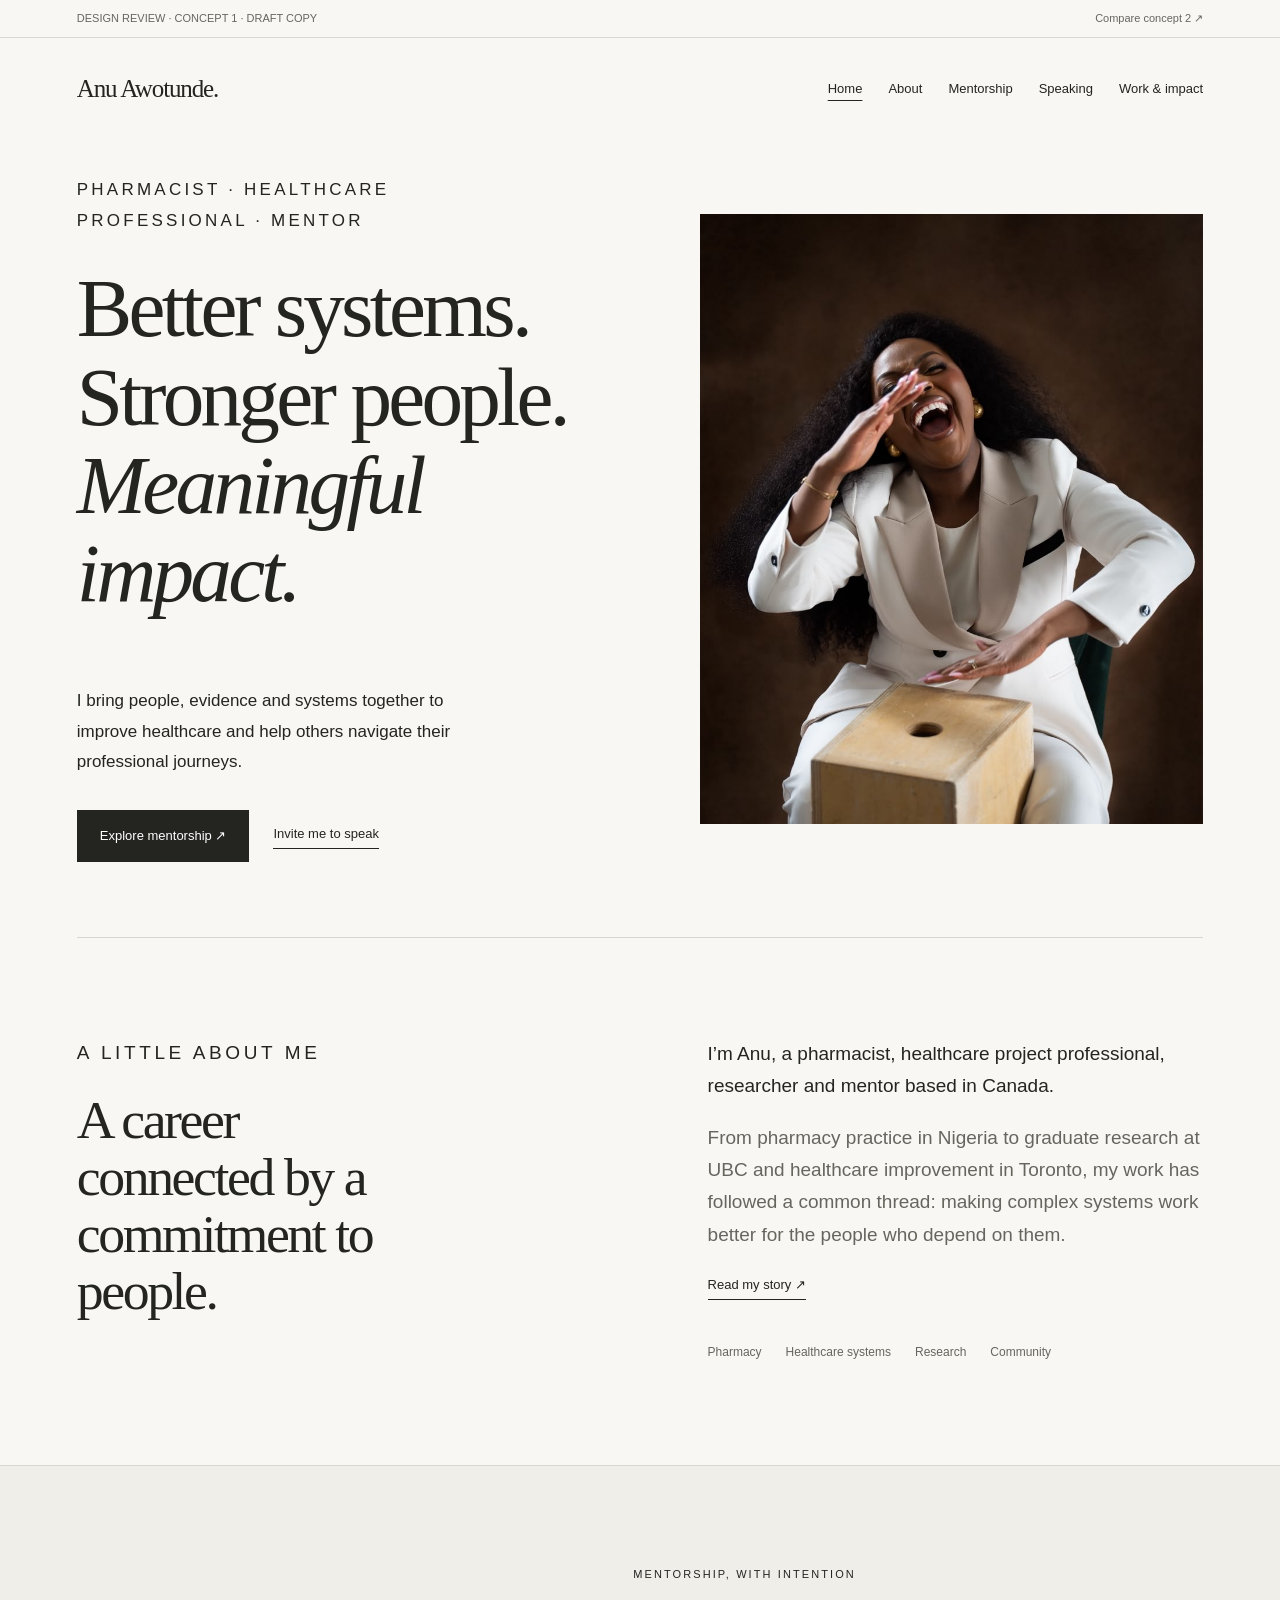
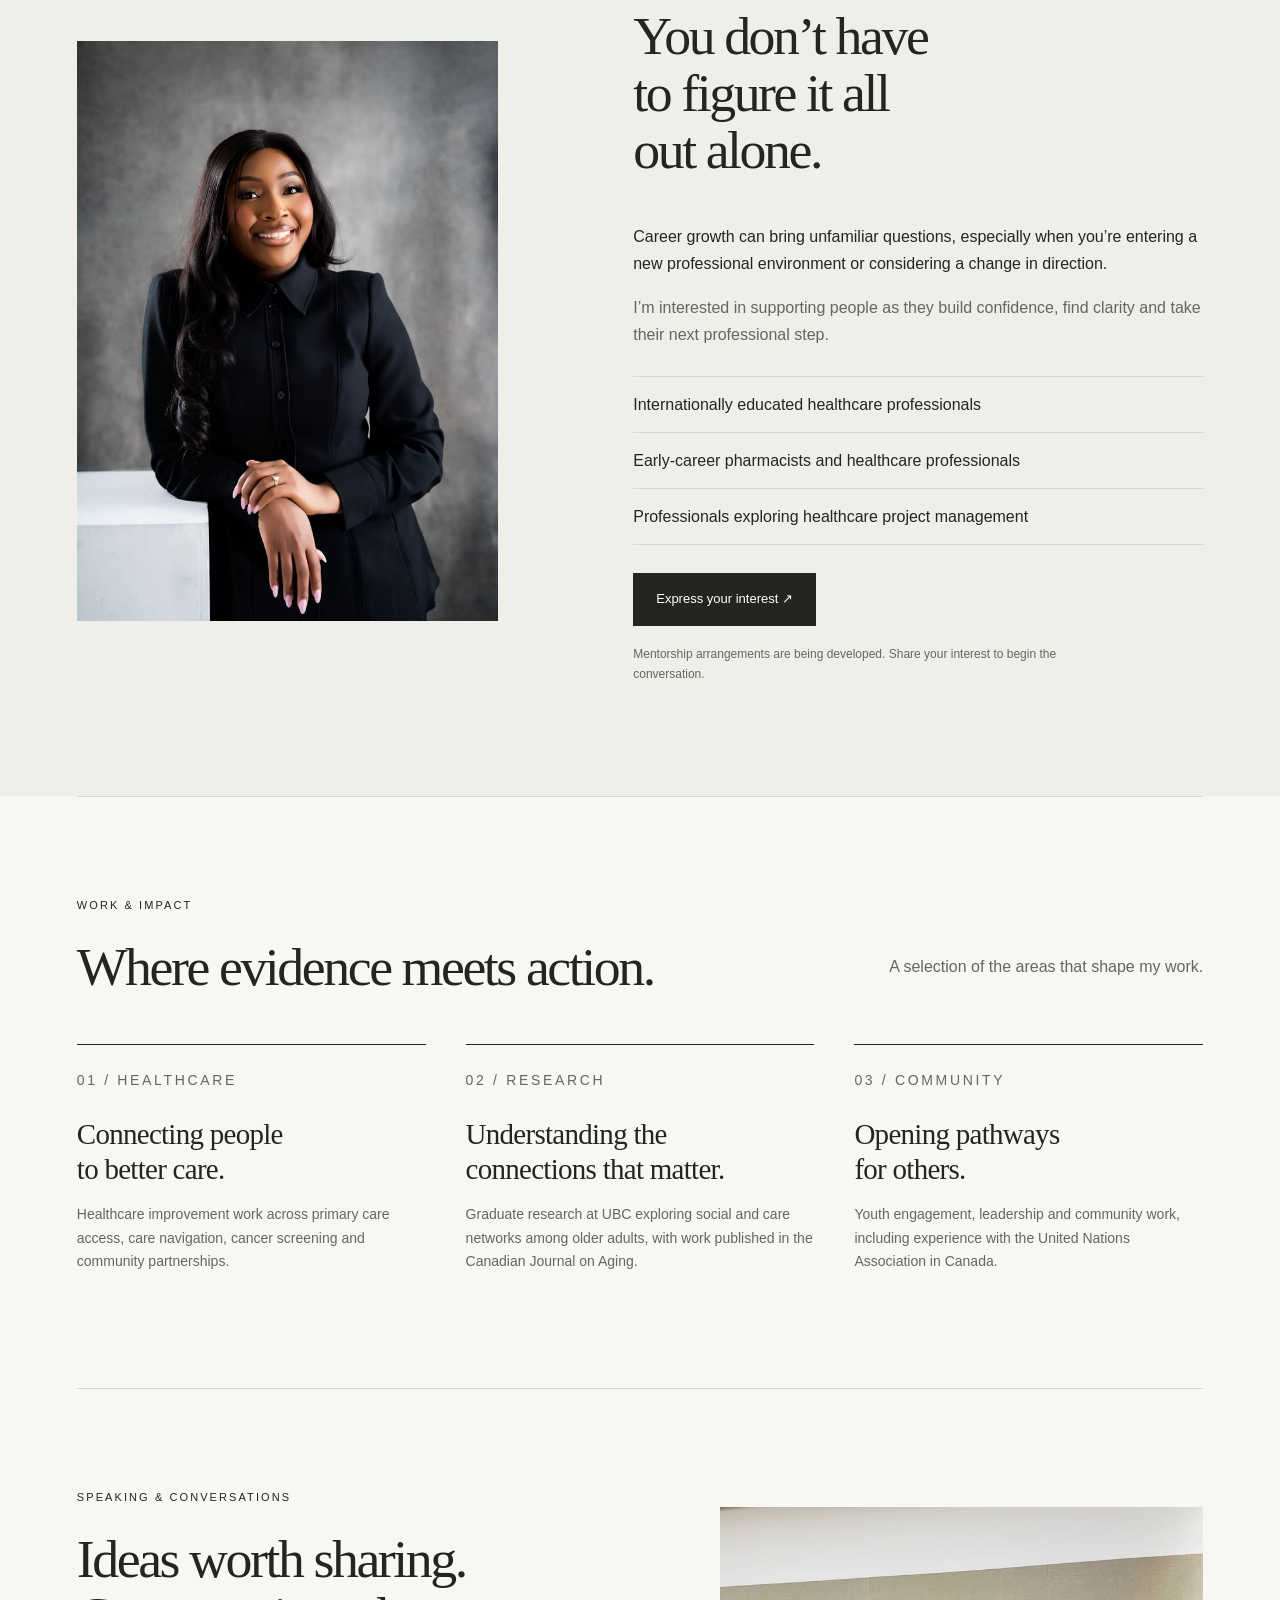
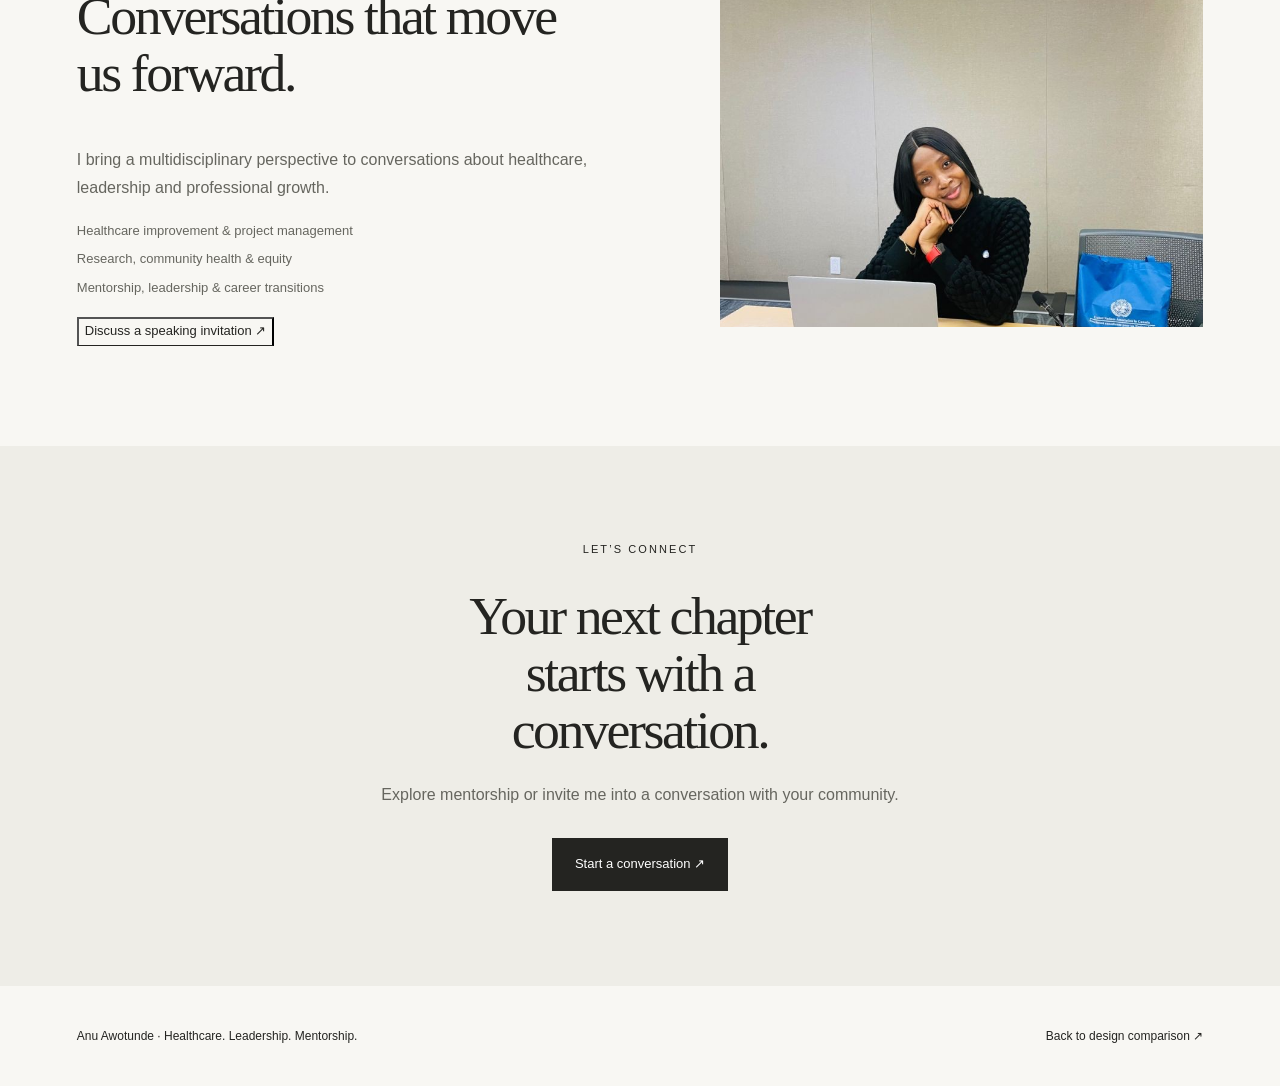
==== design1/index.html @ 6ed78914 "Add two Anu Awotunde website design prototypes" ====
<!doctype html>
<html lang="en"><head><meta charset="utf-8"><meta name="viewport" content="width=device-width, initial-scale=1"><meta name="robots" content="noindex,nofollow"><meta name="description" content="Design review prototype for Anu Awotunde's personal brand website."><title>Home | Anu Awotunde | Concept 1</title><link rel="stylesheet" href="../assets/site.css"><script src="../assets/site.js" defer></script></head>
<body class="warm"><a class="skip" href="#main">Skip to content</a>
<div class="reviewbar"><div class="wrap"><span>DESIGN REVIEW · CONCEPT 1 · DRAFT COPY</span><a href="../design2/">Compare concept 2 ↗</a></div></div>
<header class="header wrap"><a class="wordmark" href="index.html">Anu Awotunde<span aria-hidden="true">.</span></a><button class="menu" data-menu aria-expanded="false" aria-controls="navigation">Menu</button><nav class="nav" id="navigation" aria-label="Main navigation"><a href="index.html" aria-current="page">Home</a><a href="about.html" >About</a><a href="#mentorship">Mentorship</a><a href="#speaking">Speaking</a><a href="#work">Work &amp; impact</a></nav></header>
<main id="main">
<section class="hero wrap"><div><p class="label">Pharmacist · Healthcare professional · Mentor</p><h1>Better systems.<br>Stronger people.<br><em>Meaningful impact.</em></h1><p>I bring people, evidence and systems together to improve healthcare and help others navigate their professional journeys.</p><div class="actions"><a class="button" href="#mentorship">Explore mentorship ↗</a><a class="text-link" href="#speaking">Invite me to speak</a></div></div><img class="hero-photo" src="../assets/warm-portrait.jpg" alt="Anu Awotunde smiling in a studio portrait" width="900" height="1200" fetchpriority="high"></section>
<section class="section wrap"><div class="split intro"><div><p class="label">A little about me</p><h2>A career connected by a commitment to people.</h2></div><div><p>I’m Anu, a pharmacist, healthcare project professional, researcher and mentor based in Canada.</p><p class="muted">From pharmacy practice in Nigeria to graduate research at UBC and healthcare improvement in Toronto, my work has followed a common thread: making complex systems work better for the people who depend on them.</p><a class="text-link" href="about.html">Read my story ↗</a><div class="journey"><span>Pharmacy</span><span>Healthcare systems</span><span>Research</span><span>Community</span></div></div></div></section>
<section class="section mentorship" id="mentorship"><div class="wrap mentorship-inner"><img class="mentorship-photo" src="../assets/black-portrait.jpg" alt="Portrait of Anu Awotunde" width="900" height="1200" loading="lazy"><div class="mentorship-copy"><p class="label">Mentorship, with intention</p><h2>You don’t have to figure it all out alone.</h2><p>Career growth can bring unfamiliar questions, especially when you’re entering a new professional environment or considering a change in direction.</p><p class="muted">I’m interested in supporting people as they build confidence, find clarity and take their next professional step.</p><ul class="list"><li>Internationally educated healthcare professionals</li><li>Early-career pharmacists and healthcare professionals</li><li>Professionals exploring healthcare project management</li></ul><button class="button" data-enquiry="mentorship">Express your interest ↗</button><p class="note" style="margin-top:18px">Mentorship arrangements are being developed. Share your interest to begin the conversation.</p></div></div></section>
<section class="section wrap" id="work"><div class="section-heading"><div><p class="label">Work &amp; impact</p><h2>Where evidence meets action.</h2></div><p class="muted">A selection of the areas that shape my work.</p></div><div class="work-grid"><article class="work-item"><p class="label">01 / Healthcare</p><h3>Connecting people<br>to better care.</h3><p>Healthcare improvement work across primary care access, care navigation, cancer screening and community partnerships.</p></article><article class="work-item"><p class="label">02 / Research</p><h3>Understanding the<br>connections that matter.</h3><p>Graduate research at UBC exploring social and care networks among older adults, with work published in the Canadian Journal on Aging.</p></article><article class="work-item"><p class="label">03 / Community</p><h3>Opening pathways<br>for others.</h3><p>Youth engagement, leadership and community work, including experience with the United Nations Association in Canada.</p></article></div></section>
<section class="section wrap" id="speaking"><div class="speaking"><div><p class="label">Speaking &amp; conversations</p><h2>Ideas worth sharing.<br>Conversations that move us forward.</h2><p class="muted">I bring a multidisciplinary perspective to conversations about healthcare, leadership and professional growth.</p><p class="topics">Healthcare improvement &amp; project management<br>Research, community health &amp; equity<br>Mentorship, leadership &amp; career transitions</p><button class="text-link" data-enquiry="speaking">Discuss a speaking invitation ↗</button></div><img class="speaking-photo" src="../assets/professional-context.jpg" alt="Anu Awotunde at a meeting table with a laptop" width="1000" height="800" loading="lazy"></div></section>
<section class="closing"><div class="wrap"><p class="label">Let’s connect</p><h2>Your next chapter starts with a conversation.</h2><p class="muted">Explore mentorship or invite me into a conversation with your community.</p><button class="button" data-enquiry="mentorship">Start a conversation ↗</button></div></section></main>
<footer class="footer wrap"><span>Anu Awotunde · Healthcare. Leadership. Mentorship.</span><a href="../">Back to design comparison ↗</a></footer>
<dialog id="enquiry-preview" aria-labelledby="enquiry-title"><p class="label">Enquiry journey preview</p><h2 id="enquiry-title">Explore mentorship</h2><p>This is a visual prototype. In the finished website, this action will open a short enquiry form so you can tell Anu what you have in mind.</p><p class="note">No information is being collected or sent. The final questions and enquiry process will be agreed before launch.</p><button data-close>Close preview</button></dialog></body></html>
---- assets/site.css ----
:root{--paper:#f8f7f3;--ink:#242421;--muted:#66665f;--line:#d8d7cf;--serif:Georgia,'Times New Roman',serif;--sans:Arial,Helvetica,sans-serif}*{box-sizing:border-box}html{scroll-behavior:smooth;scroll-padding-top:30px}body{margin:0;background:var(--paper);color:var(--ink);font-family:var(--sans);font-size:16px;line-height:1.7}a{color:inherit;text-decoration:none}a:hover{text-decoration:underline;text-underline-offset:5px}button{font:inherit;color:inherit;cursor:pointer}a:focus-visible,button:focus-visible{outline:3px solid #645e4c;outline-offset:5px}img{display:block;max-width:100%;object-fit:cover}h1,h2,h3,p{margin-top:0}h1,h2{font-family:var(--serif);font-weight:400;line-height:1.06;letter-spacing:-.045em}h1{font-size:clamp(54px,6.5vw,98px)}h2{font-size:clamp(38px,4.2vw,62px)}h3{font-size:21px;line-height:1.4;font-weight:400}p{max-width:65ch}.wrap{width:min(1240px,88%);margin:auto}.label{font-size:11px;text-transform:uppercase;letter-spacing:.19em;line-height:1.6}.muted{color:var(--muted)}.skip{position:absolute;left:20px;top:-100px;z-index:10;background:white;padding:10px}.skip:focus{top:10px}.reviewbar{padding:9px 0;border-bottom:1px solid var(--line);font-size:11px;color:var(--muted)}.reviewbar .wrap{display:flex;justify-content:space-between;gap:12px}.header{display:flex;justify-content:space-between;align-items:center;padding:30px 0;gap:25px}.wordmark{font-family:var(--serif);font-size:25px;letter-spacing:-.045em;white-space:nowrap}.nav{display:flex;gap:26px;align-items:center;font-size:13px}.nav [aria-current]{text-decoration:underline;text-underline-offset:7px}.menu{display:none;background:none;border:1px solid var(--line);padding:7px 12px}.hero{padding:35px 0 75px;display:grid;grid-template-columns:1.08fr 1fr;gap:7%;align-items:center}.hero .label{margin-bottom:28px}.hero p{font-size:17px;line-height:1.8;max-width:45ch}.hero-photo{width:100%;height:610px;object-position:50% 34%}.actions{display:flex;gap:24px;align-items:center;flex-wrap:wrap;margin-top:32px}.button{display:inline-flex;align-items:center;justify-content:center;background:var(--ink);color:white;border:1px solid var(--ink);padding:14px 22px;font-size:13px;border-radius:0;text-decoration:none}.button:hover{background:#44443d;text-decoration:none}.text-link{display:inline-block;font-size:13px;border-bottom:1px solid var(--ink);padding-bottom:3px;background:transparent}.section{padding:100px 0;border-top:1px solid var(--line)}.split{display:grid;grid-template-columns:1fr 1fr;gap:12%;align-items:start}.section .label{margin-bottom:24px}.intro p{font-size:19px}.intro h2{max-width:12ch}.journey{font-size:12px;margin-top:42px;display:flex;gap:24px;color:var(--muted)}.mentorship{background:#efeee8}.mentorship-inner{display:grid;grid-template-columns:.85fr 1.15fr;gap:12%;align-items:center}.mentorship-photo{height:580px;width:100%;object-position:50% 35%}.mentorship h2{max-width:12ch}.list{list-style:none;margin:28px 0;padding:0}.list li{border-bottom:1px solid var(--line);padding:14px 0}.list li:first-child{border-top:1px solid var(--line)}.section-heading{display:flex;justify-content:space-between;align-items:end;gap:30px;margin-bottom:48px}.section-heading h2{margin-bottom:0}.work-grid{display:grid;grid-template-columns:repeat(3,1fr);gap:40px}.work-item{border-top:1px solid var(--ink);padding-top:24px}.work-item h3{font-family:var(--serif);font-size:29px;line-height:1.2;letter-spacing:-.025em;margin:26px 0 16px}.work-item p{font-size:14px;color:var(--muted)}.work-item .label{margin:0}.speaking{display:grid;grid-template-columns:1.1fr 1fr;gap:10%;align-items:center}.speaking-photo{width:100%;height:420px;object-position:center 30%}.topics{font-size:13px;line-height:2.2;color:var(--muted)}.closing{text-align:center;padding:95px 0;background:#eeede7}.closing h2{max-width:16ch;margin:0 auto 22px}.closing p{margin:0 auto 30px}.footer{padding:40px 0;display:flex;justify-content:space-between;gap:20px;font-size:12px}.about-hero{padding:55px 0 90px}.about-hero h1{max-width:15ch}.about-grid{display:grid;grid-template-columns:.8fr 1.2fr;gap:10%;align-items:start}.about-photo{width:100%;height:650px;object-position:50% 30%}.about-copy h2{font-size:40px}.about-copy p{font-size:17px}.timeline{margin-top:50px}.timeline div{padding:24px 0;border-top:1px solid var(--line);display:grid;grid-template-columns:100px 1fr;gap:20px}.timeline h3{margin-bottom:6px}.timeline p{font-size:14px;margin-bottom:0}.note{font-size:12px;color:var(--muted)}dialog{border:1px solid var(--line);background:var(--paper);padding:40px;width:min(520px,90%);color:var(--ink)}dialog::backdrop{background:#0008}dialog h2{font-size:38px}dialog button{padding:8px 16px;background:none;border:1px solid var(--ink)}
/* The second direction deliberately uses a different composition and hierarchy. */
.editorial{--paper:#fff;--ink:#191919;--line:#d8d8d8}.editorial .wordmark{font-family:var(--sans);font-size:19px;font-weight:700;letter-spacing:-.04em}.editorial .header{border-bottom:1px solid var(--ink)}.editorial .hero{padding-top:70px;grid-template-columns:1.5fr .8fr;gap:7%;align-items:end}.editorial .hero h1{font-family:var(--sans);font-weight:500;font-size:clamp(55px,7.7vw,112px);letter-spacing:-.075em;line-height:.98;margin-bottom:35px}.editorial .hero h1 em{font-family:var(--serif);font-weight:400;letter-spacing:-.055em}.editorial .hero-photo{height:490px;object-position:center 28%}.editorial .hero p{font-size:15px;max-width:51ch}.editorial h2{font-family:var(--sans);font-weight:400;letter-spacing:-.055em}.editorial .section{padding:90px 0}.editorial .intro{grid-template-columns:.7fr 1.3fr}.editorial .intro h2{font-family:var(--serif);max-width:13ch}.editorial .mentorship{background:#f4f3ef}.editorial .mentorship-inner{grid-template-columns:1.25fr .75fr}.editorial .mentorship-copy{grid-column:1;grid-row:1}.editorial .mentorship-photo{grid-column:2;height:530px}.editorial .mentorship h2{max-width:14ch}.editorial .work-grid{display:block}.editorial .work-item{display:grid;grid-template-columns:90px 1fr 1fr;gap:35px;padding:27px 0;border-top:1px solid var(--line);align-items:start}.editorial .work-item h3{margin:0;font-family:var(--sans);font-size:27px}.editorial .work-item p{margin:0}.editorial .speaking{grid-template-columns:.8fr 1.2fr}.editorial .closing{background:#f4f3ef;text-align:left}.editorial .closing h2{margin-left:0;max-width:15ch}.editorial .closing p{margin-left:0}.editorial .about-hero h1{font-family:var(--sans);font-weight:400;letter-spacing:-.065em;font-size:clamp(54px,6.7vw,100px)}.editorial .about-grid{grid-template-columns:1.2fr .8fr}.editorial .about-copy{grid-column:1;grid-row:1}.editorial .about-photo{grid-column:2;height:590px}.editorial .timeline div{grid-template-columns:130px 1fr}
.comparison .header{border-bottom:1px solid var(--line)}.comparison-main{padding:65px 0}.comparison-main>h1{font-size:clamp(48px,6vw,78px);max-width:14ch;margin-bottom:22px}.choices{display:grid;grid-template-columns:1fr 1fr;gap:50px;margin-top:60px}.choice img{height:400px;width:100%;object-position:50% 30%;margin-bottom:30px}.choice h2{font-size:38px;margin:18px 0}.choice p{font-size:15px;color:var(--muted)}.feedback{margin-top:70px;border-top:1px solid var(--line);padding-top:40px}.feedback h2{font-size:34px}.feedback ol{padding-left:20px}.feedback li{padding:6px 0}
@media(max-width:900px){.nav{gap:16px}.hero{gap:5%}.hero-photo{height:510px}.split{gap:7%}.mentorship-inner{gap:7%}.work-grid{gap:24px}.editorial .work-item{grid-template-columns:60px 1fr 1fr;gap:20px}.hero h1{font-size:65px}}
@media(max-width:700px){.wrap{width:88%}.reviewbar{font-size:10px}.header{position:relative;padding:22px 0}.menu{display:block}.nav{display:none;position:absolute;top:75px;left:0;right:0;padding:24px;background:var(--paper);border:1px solid var(--line);z-index:5}.nav.open{display:flex;flex-direction:column;align-items:start}.hero,.editorial .hero{grid-template-columns:1fr;padding:35px 0 50px;gap:36px}.hero h1,.editorial .hero h1{font-size:60px}.hero p{font-size:16px}.hero-photo,.editorial .hero-photo{height:480px}.section,.editorial .section{padding:60px 0}.split,.editorial .intro,.mentorship-inner,.editorial .mentorship-inner,.speaking,.editorial .speaking,.about-grid,.editorial .about-grid{grid-template-columns:1fr;gap:35px}.mentorship-photo,.editorial .mentorship-photo{height:440px;grid-column:auto;grid-row:auto}.editorial .mentorship-copy,.editorial .about-copy{grid-column:auto;grid-row:auto}.editorial .mentorship-photo{order:2}.mentorship h2,.editorial .mentorship h2{max-width:15ch}.section-heading{display:block}.section-heading p{margin-top:20px}.work-grid{grid-template-columns:1fr;gap:30px}.editorial .work-item{grid-template-columns:40px 1fr;gap:20px}.editorial .work-item p{grid-column:2}.speaking-photo{height:340px}.closing{padding:60px 0}.footer{flex-direction:column}.about-hero{padding:35px 0 50px}.about-hero h1,.editorial .about-hero h1{font-size:55px}.about-photo,.editorial .about-photo{grid-column:auto;height:480px}.timeline div,.editorial .timeline div{grid-template-columns:1fr;gap:8px}.journey{flex-wrap:wrap;gap:12px}.choices{grid-template-columns:1fr;gap:60px}.choice img{height:390px}.comparison-main{padding:40px 0}.actions{gap:18px}}
@media(prefers-reduced-motion:reduce){html{scroll-behavior:auto}}
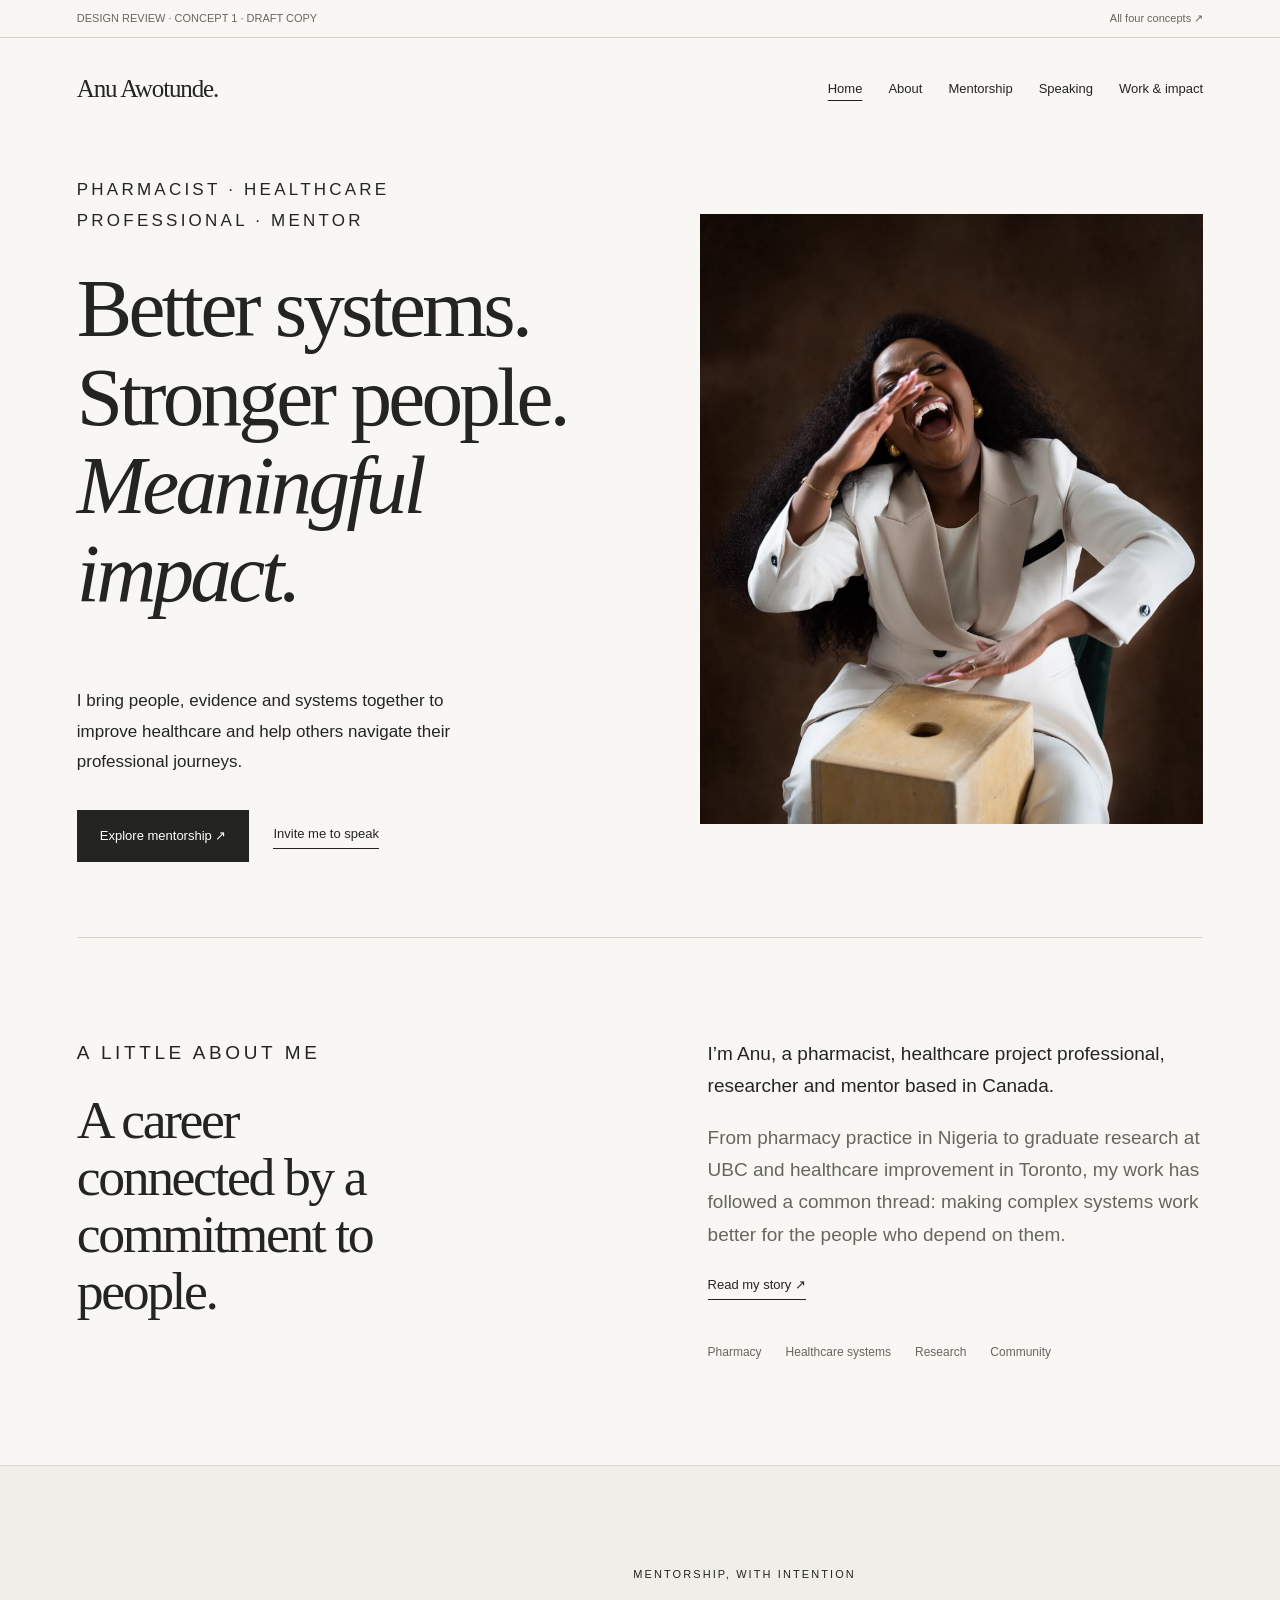
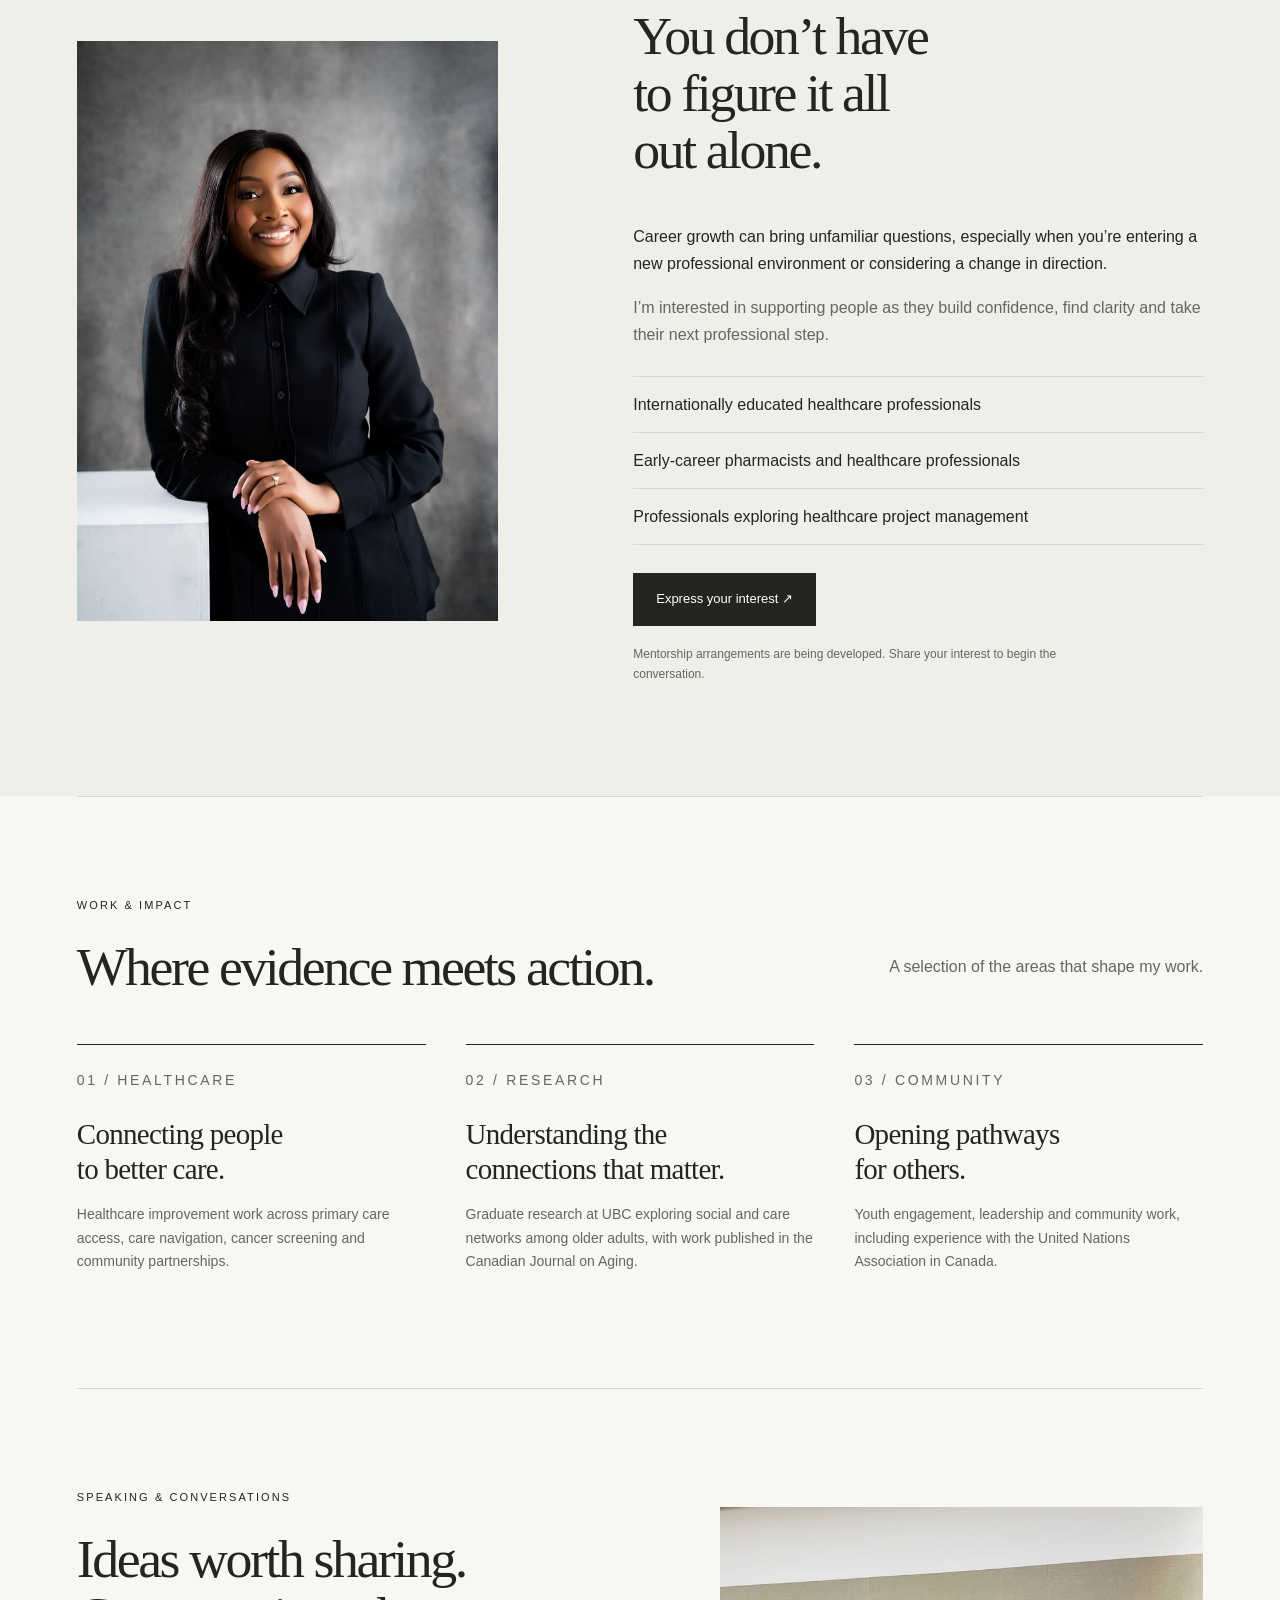
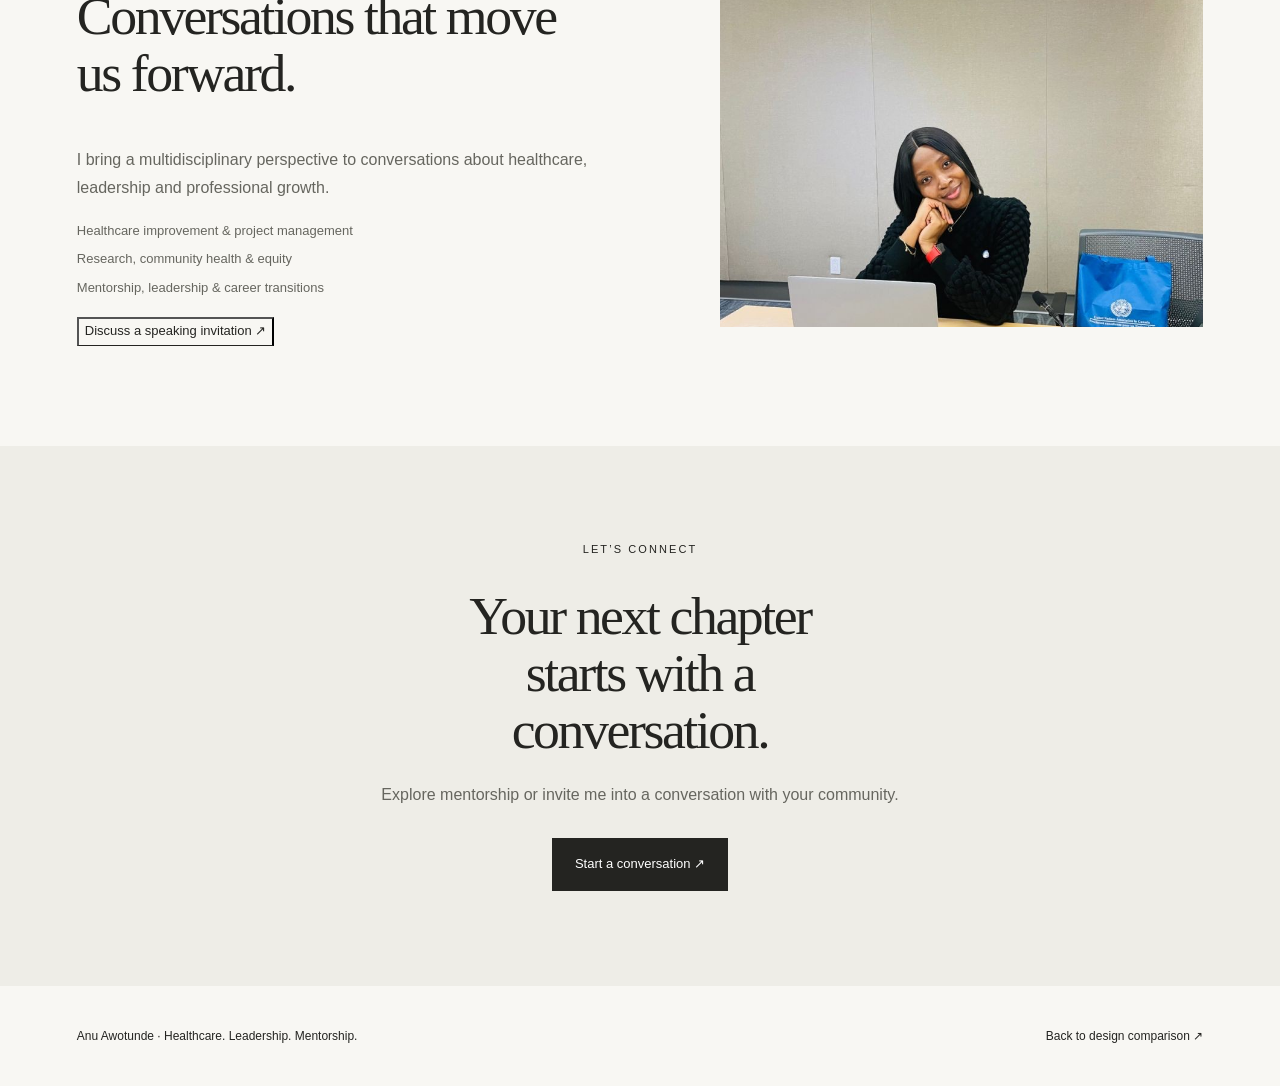
==== commit e207aada: "Add cinematic and graphic monochrome website directions" ====
--- a/design1/index.html
+++ b/design1/index.html
@@ -1,7 +1,7 @@
 <!doctype html>
 <html lang="en"><head><meta charset="utf-8"><meta name="viewport" content="width=device-width, initial-scale=1"><meta name="robots" content="noindex,nofollow"><meta name="description" content="Design review prototype for Anu Awotunde's personal brand website."><title>Home | Anu Awotunde | Concept 1</title><link rel="stylesheet" href="../assets/site.css"><script src="../assets/site.js" defer></script></head>
 <body class="warm"><a class="skip" href="#main">Skip to content</a>
-<div class="reviewbar"><div class="wrap"><span>DESIGN REVIEW · CONCEPT 1 · DRAFT COPY</span><a href="../design2/">Compare concept 2 ↗</a></div></div>
+<div class="reviewbar"><div class="wrap"><span>DESIGN REVIEW · CONCEPT 1 · DRAFT COPY</span><a href="../">All four concepts ↗</a></div></div>
 <header class="header wrap"><a class="wordmark" href="index.html">Anu Awotunde<span aria-hidden="true">.</span></a><button class="menu" data-menu aria-expanded="false" aria-controls="navigation">Menu</button><nav class="nav" id="navigation" aria-label="Main navigation"><a href="index.html" aria-current="page">Home</a><a href="about.html" >About</a><a href="#mentorship">Mentorship</a><a href="#speaking">Speaking</a><a href="#work">Work &amp; impact</a></nav></header>
 <main id="main">
 <section class="hero wrap"><div><p class="label">Pharmacist · Healthcare professional · Mentor</p><h1>Better systems.<br>Stronger people.<br><em>Meaningful impact.</em></h1><p>I bring people, evidence and systems together to improve healthcare and help others navigate their professional journeys.</p><div class="actions"><a class="button" href="#mentorship">Explore mentorship ↗</a><a class="text-link" href="#speaking">Invite me to speak</a></div></div><img class="hero-photo" src="../assets/warm-portrait.jpg" alt="Anu Awotunde smiling in a studio portrait" width="900" height="1200" fetchpriority="high"></section>
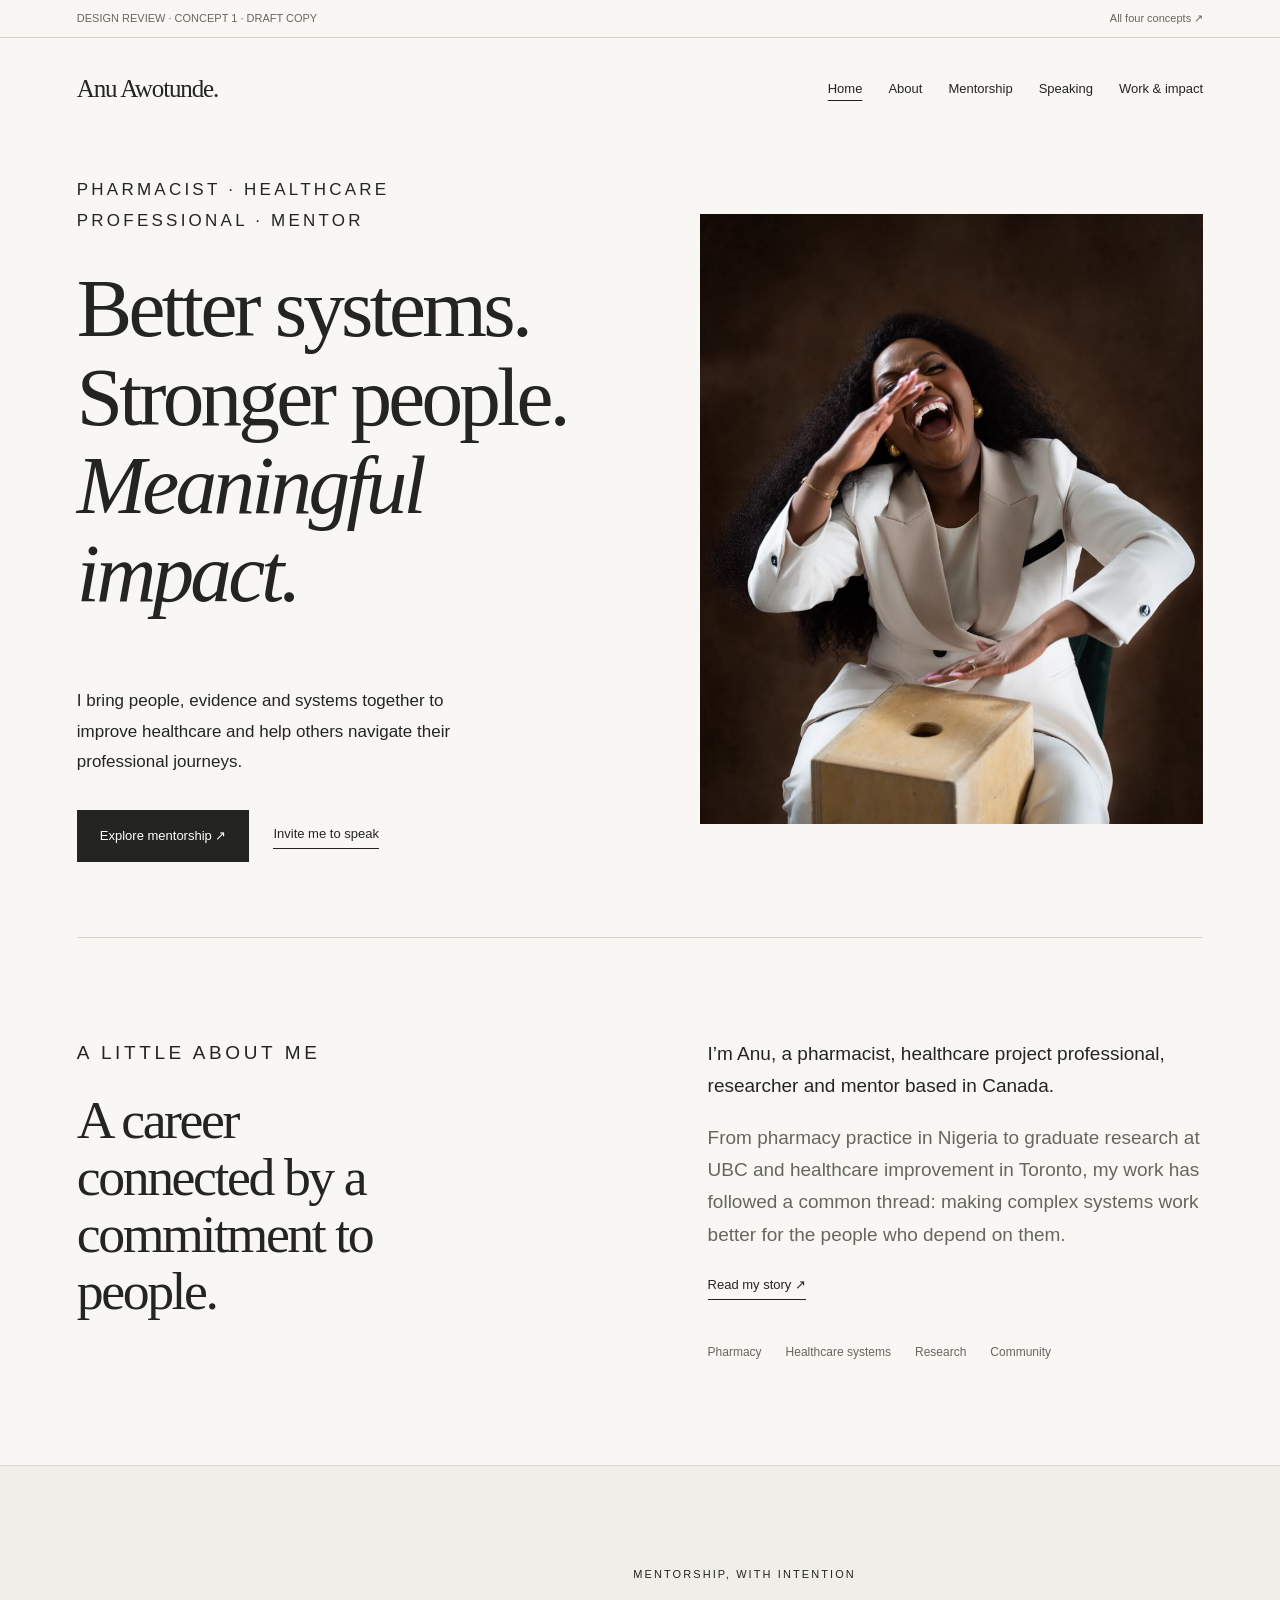
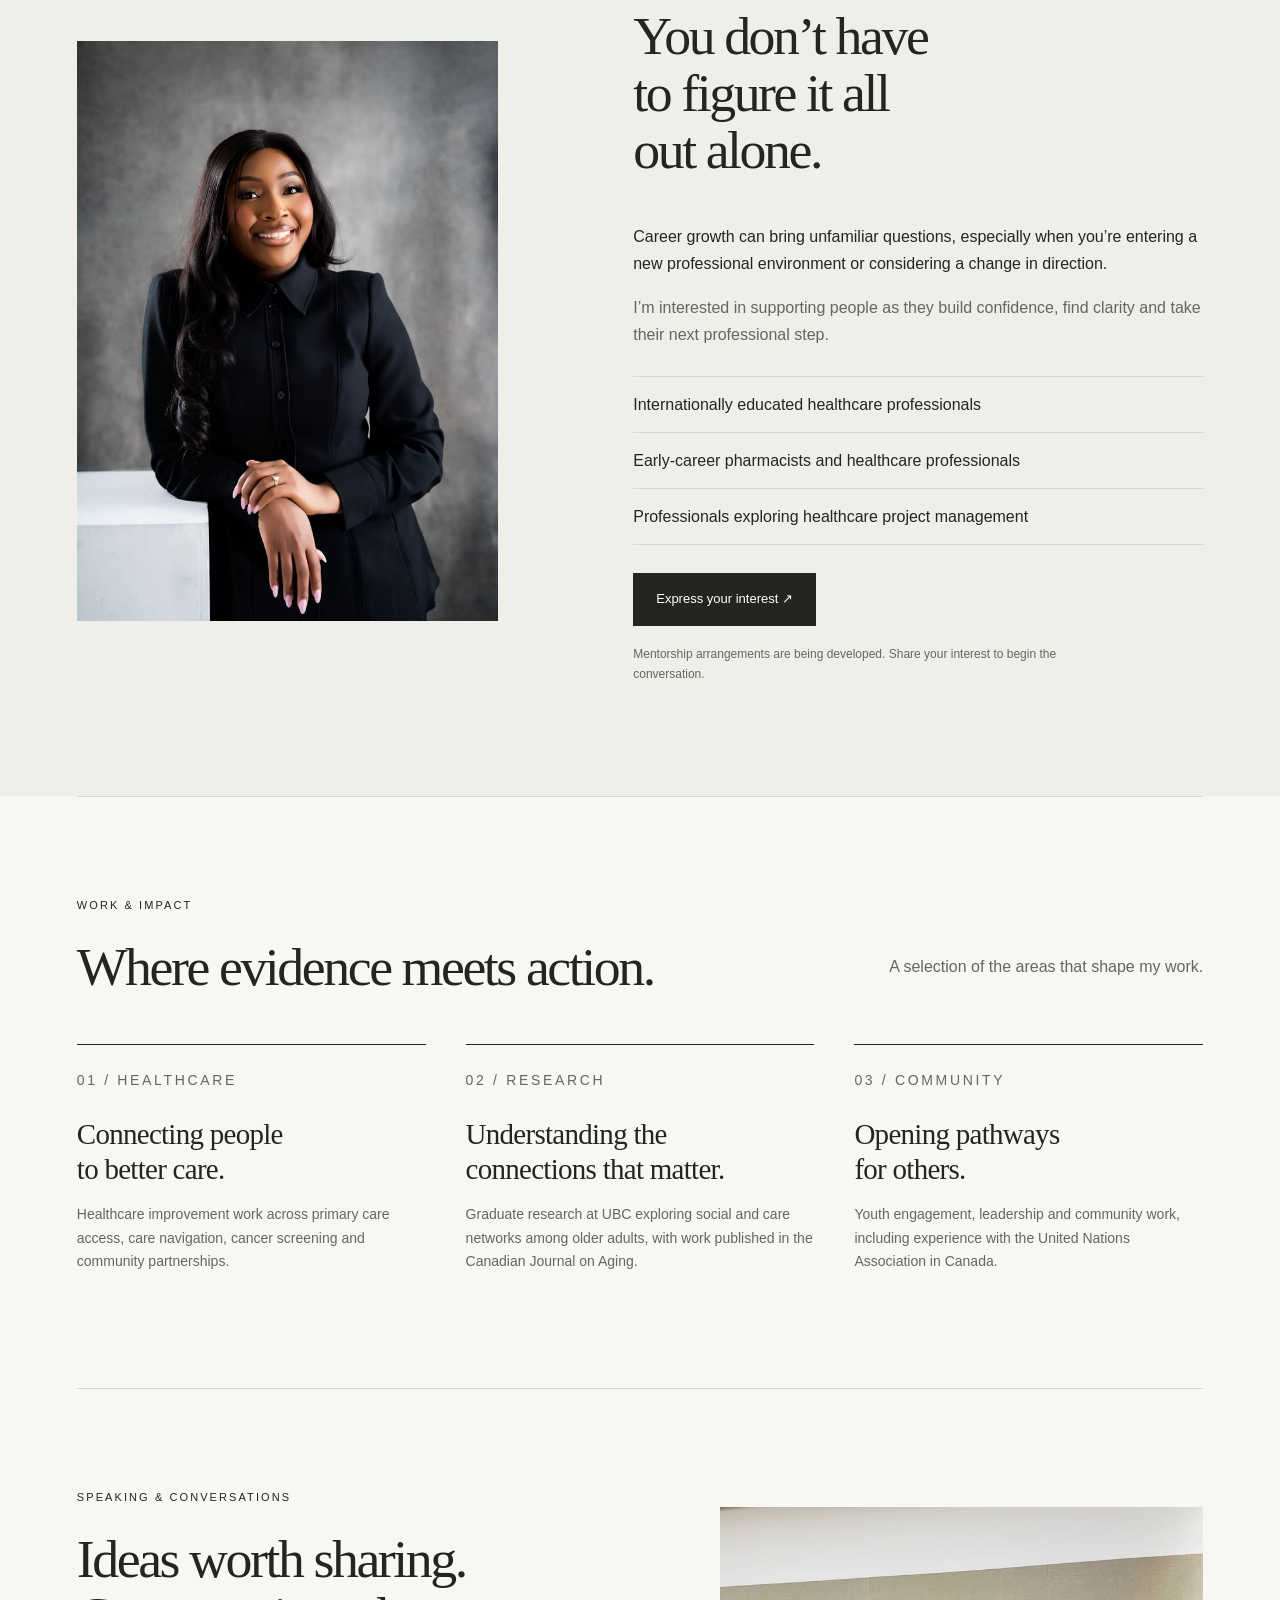
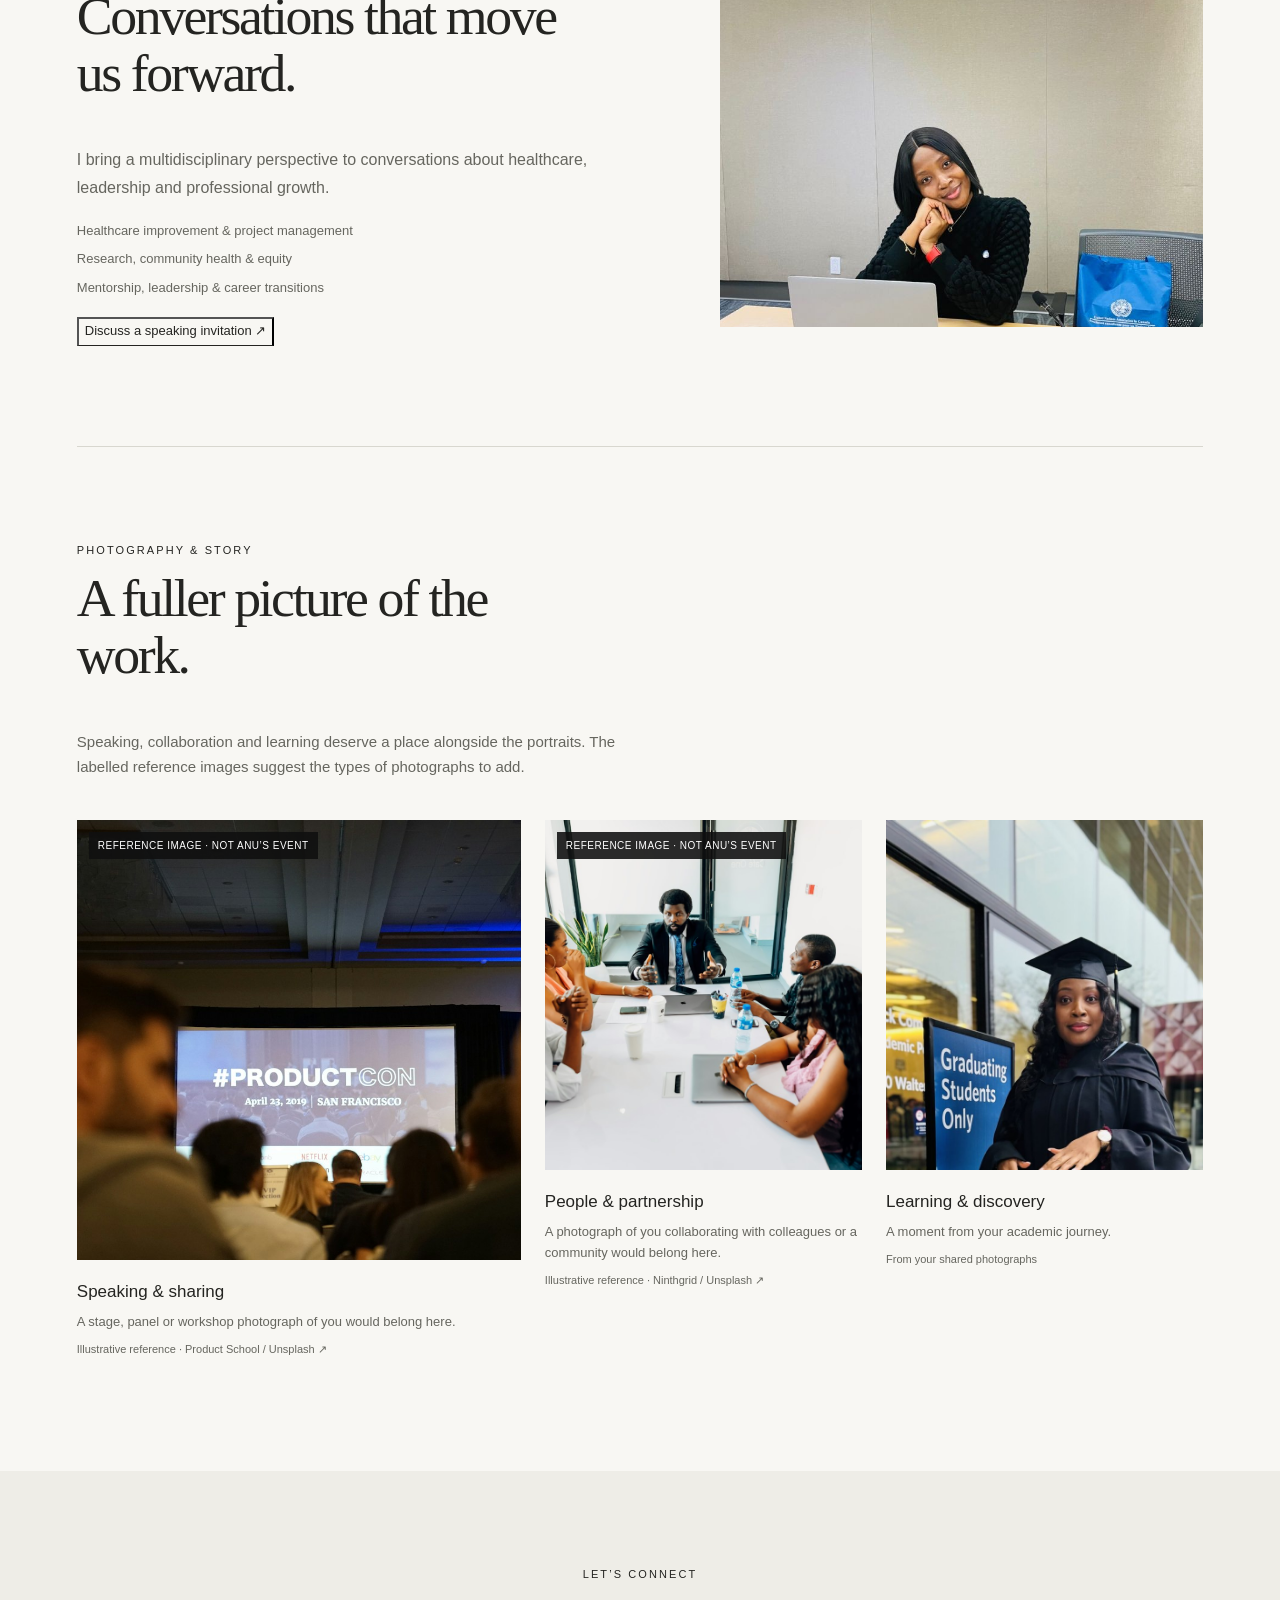
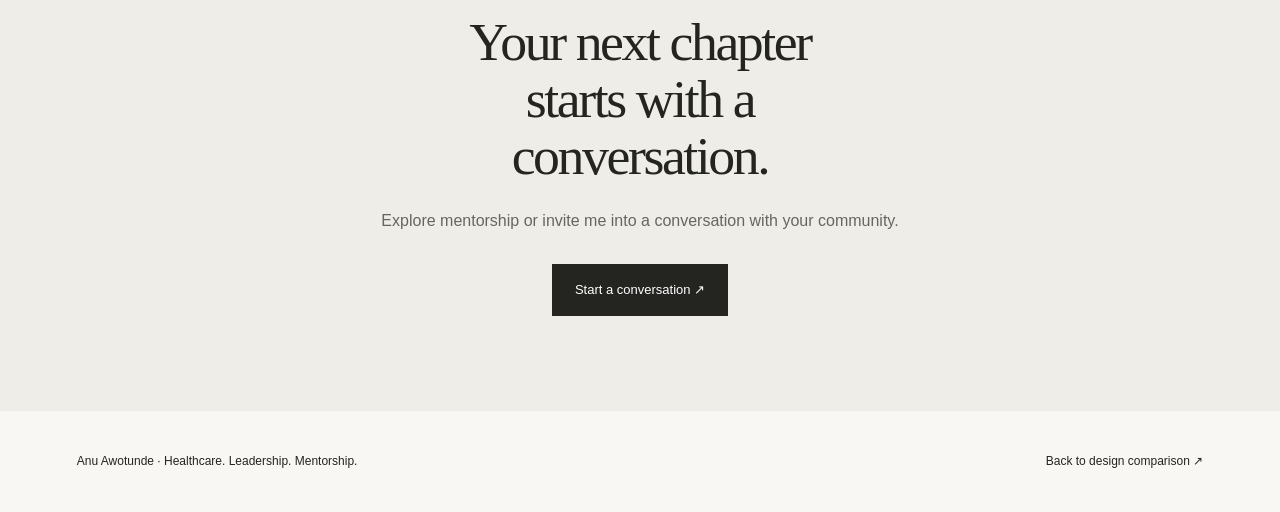
==== commit 5dcd5dc2: "Refine client review previews, photography, theme controls and motion" ====
--- a/design1/index.html
+++ b/design1/index.html
@@ -1,14 +1,14 @@
 <!doctype html>
-<html lang="en"><head><meta charset="utf-8"><meta name="viewport" content="width=device-width, initial-scale=1"><meta name="robots" content="noindex,nofollow"><meta name="description" content="Design review prototype for Anu Awotunde's personal brand website."><title>Home | Anu Awotunde | Concept 1</title><link rel="stylesheet" href="../assets/site.css"><script src="../assets/site.js" defer></script></head>
+<html lang="en"><head><meta charset="utf-8"><meta name="viewport" content="width=device-width, initial-scale=1"><meta name="robots" content="noindex,nofollow"><meta name="description" content="Design review prototype for Anu Awotunde's personal brand website."><title>Home | Anu Awotunde | Concept 1</title><link rel="stylesheet" href="../assets/site.css?v=3"><link rel="stylesheet" href="../assets/review.css?v=3"><script src="../assets/site.js?v=3" defer></script></head>
 <body class="warm"><a class="skip" href="#main">Skip to content</a>
 <div class="reviewbar"><div class="wrap"><span>DESIGN REVIEW · CONCEPT 1 · DRAFT COPY</span><a href="../">All four concepts ↗</a></div></div>
 <header class="header wrap"><a class="wordmark" href="index.html">Anu Awotunde<span aria-hidden="true">.</span></a><button class="menu" data-menu aria-expanded="false" aria-controls="navigation">Menu</button><nav class="nav" id="navigation" aria-label="Main navigation"><a href="index.html" aria-current="page">Home</a><a href="about.html" >About</a><a href="#mentorship">Mentorship</a><a href="#speaking">Speaking</a><a href="#work">Work &amp; impact</a></nav></header>
 <main id="main">
 <section class="hero wrap"><div><p class="label">Pharmacist · Healthcare professional · Mentor</p><h1>Better systems.<br>Stronger people.<br><em>Meaningful impact.</em></h1><p>I bring people, evidence and systems together to improve healthcare and help others navigate their professional journeys.</p><div class="actions"><a class="button" href="#mentorship">Explore mentorship ↗</a><a class="text-link" href="#speaking">Invite me to speak</a></div></div><img class="hero-photo" src="../assets/warm-portrait.jpg" alt="Anu Awotunde smiling in a studio portrait" width="900" height="1200" fetchpriority="high"></section>
-<section class="section wrap"><div class="split intro"><div><p class="label">A little about me</p><h2>A career connected by a commitment to people.</h2></div><div><p>I’m Anu, a pharmacist, healthcare project professional, researcher and mentor based in Canada.</p><p class="muted">From pharmacy practice in Nigeria to graduate research at UBC and healthcare improvement in Toronto, my work has followed a common thread: making complex systems work better for the people who depend on them.</p><a class="text-link" href="about.html">Read my story ↗</a><div class="journey"><span>Pharmacy</span><span>Healthcare systems</span><span>Research</span><span>Community</span></div></div></div></section>
-<section class="section mentorship" id="mentorship"><div class="wrap mentorship-inner"><img class="mentorship-photo" src="../assets/black-portrait.jpg" alt="Portrait of Anu Awotunde" width="900" height="1200" loading="lazy"><div class="mentorship-copy"><p class="label">Mentorship, with intention</p><h2>You don’t have to figure it all out alone.</h2><p>Career growth can bring unfamiliar questions, especially when you’re entering a new professional environment or considering a change in direction.</p><p class="muted">I’m interested in supporting people as they build confidence, find clarity and take their next professional step.</p><ul class="list"><li>Internationally educated healthcare professionals</li><li>Early-career pharmacists and healthcare professionals</li><li>Professionals exploring healthcare project management</li></ul><button class="button" data-enquiry="mentorship">Express your interest ↗</button><p class="note" style="margin-top:18px">Mentorship arrangements are being developed. Share your interest to begin the conversation.</p></div></div></section>
-<section class="section wrap" id="work"><div class="section-heading"><div><p class="label">Work &amp; impact</p><h2>Where evidence meets action.</h2></div><p class="muted">A selection of the areas that shape my work.</p></div><div class="work-grid"><article class="work-item"><p class="label">01 / Healthcare</p><h3>Connecting people<br>to better care.</h3><p>Healthcare improvement work across primary care access, care navigation, cancer screening and community partnerships.</p></article><article class="work-item"><p class="label">02 / Research</p><h3>Understanding the<br>connections that matter.</h3><p>Graduate research at UBC exploring social and care networks among older adults, with work published in the Canadian Journal on Aging.</p></article><article class="work-item"><p class="label">03 / Community</p><h3>Opening pathways<br>for others.</h3><p>Youth engagement, leadership and community work, including experience with the United Nations Association in Canada.</p></article></div></section>
-<section class="section wrap" id="speaking"><div class="speaking"><div><p class="label">Speaking &amp; conversations</p><h2>Ideas worth sharing.<br>Conversations that move us forward.</h2><p class="muted">I bring a multidisciplinary perspective to conversations about healthcare, leadership and professional growth.</p><p class="topics">Healthcare improvement &amp; project management<br>Research, community health &amp; equity<br>Mentorship, leadership &amp; career transitions</p><button class="text-link" data-enquiry="speaking">Discuss a speaking invitation ↗</button></div><img class="speaking-photo" src="../assets/professional-context.jpg" alt="Anu Awotunde at a meeting table with a laptop" width="1000" height="800" loading="lazy"></div></section>
-<section class="closing"><div class="wrap"><p class="label">Let’s connect</p><h2>Your next chapter starts with a conversation.</h2><p class="muted">Explore mentorship or invite me into a conversation with your community.</p><button class="button" data-enquiry="mentorship">Start a conversation ↗</button></div></section></main>
+<section data-reveal class="section wrap"><div class="split intro"><div><p class="label">A little about me</p><h2>A career connected by a commitment to people.</h2></div><div><p>I’m Anu, a pharmacist, healthcare project professional, researcher and mentor based in Canada.</p><p class="muted">From pharmacy practice in Nigeria to graduate research at UBC and healthcare improvement in Toronto, my work has followed a common thread: making complex systems work better for the people who depend on them.</p><a class="text-link" href="about.html">Read my story ↗</a><div class="journey"><span>Pharmacy</span><span>Healthcare systems</span><span>Research</span><span>Community</span></div></div></div></section>
+<section data-reveal class="section mentorship" id="mentorship"><div class="wrap mentorship-inner"><img class="mentorship-photo" src="../assets/black-portrait.jpg" alt="Portrait of Anu Awotunde" width="900" height="1200" loading="lazy"><div class="mentorship-copy"><p class="label">Mentorship, with intention</p><h2>You don’t have to figure it all out alone.</h2><p>Career growth can bring unfamiliar questions, especially when you’re entering a new professional environment or considering a change in direction.</p><p class="muted">I’m interested in supporting people as they build confidence, find clarity and take their next professional step.</p><ul class="list"><li>Internationally educated healthcare professionals</li><li>Early-career pharmacists and healthcare professionals</li><li>Professionals exploring healthcare project management</li></ul><button class="button" data-enquiry="mentorship">Express your interest ↗</button><p class="note" style="margin-top:18px">Mentorship arrangements are being developed. Share your interest to begin the conversation.</p></div></div></section>
+<section data-reveal class="section wrap" id="work"><div class="section-heading"><div><p class="label">Work &amp; impact</p><h2>Where evidence meets action.</h2></div><p class="muted">A selection of the areas that shape my work.</p></div><div class="work-grid"><article class="work-item"><p class="label">01 / Healthcare</p><h3>Connecting people<br>to better care.</h3><p>Healthcare improvement work across primary care access, care navigation, cancer screening and community partnerships.</p></article><article class="work-item"><p class="label">02 / Research</p><h3>Understanding the<br>connections that matter.</h3><p>Graduate research at UBC exploring social and care networks among older adults, with work published in the Canadian Journal on Aging.</p></article><article class="work-item"><p class="label">03 / Community</p><h3>Opening pathways<br>for others.</h3><p>Youth engagement, leadership and community work, including experience with the United Nations Association in Canada.</p></article></div></section>
+<section data-reveal class="section wrap" id="speaking"><div class="speaking"><div><p class="label">Speaking &amp; conversations</p><h2>Ideas worth sharing.<br>Conversations that move us forward.</h2><p class="muted">I bring a multidisciplinary perspective to conversations about healthcare, leadership and professional growth.</p><p class="topics">Healthcare improvement &amp; project management<br>Research, community health &amp; equity<br>Mentorship, leadership &amp; career transitions</p><button class="text-link" data-enquiry="speaking">Discuss a speaking invitation ↗</button></div><img class="speaking-photo" src="../assets/professional-context.jpg" alt="Anu Awotunde at a meeting table with a laptop" width="1000" height="800" loading="lazy"></div></section>
+<section class="photo-journal wrap" data-reveal ><p class="label">Photography &amp; story</p><h2>A fuller picture of the work.</h2><p class="gallery-intro">Speaking, collaboration and learning deserve a place alongside the portraits. The labelled reference images suggest the types of photographs to add.</p><div class="photo-grid"><figure class="photo-story"><div class="photo-media"><span class="reference-label">REFERENCE IMAGE · NOT ANU’S EVENT</span><img src="../assets/reference-speaking.jpg" alt="Conference audience, used as an illustrative speaking-photo reference" loading="lazy" width="1200" height="900"></div><figcaption><strong>Speaking &amp; sharing</strong><p>A stage, panel or workshop photograph of you would belong here.</p><span class="photo-source">Illustrative reference · <a href="https://unsplash.com/photos/people-in-conference-with-projector-screen-in-front-xeEukPZjZi0" target="_blank" rel="noopener">Product School / Unsplash ↗</a></span></figcaption></figure><figure class="photo-story"><div class="photo-media"><span class="reference-label">REFERENCE IMAGE · NOT ANU’S EVENT</span><img src="../assets/reference-collaboration.jpg" alt="Group discussion at a meeting table, used as an illustrative collaboration-photo reference" loading="lazy" width="1200" height="900"></div><figcaption><strong>People &amp; partnership</strong><p>A photograph of you collaborating with colleagues or a community would belong here.</p><span class="photo-source">Illustrative reference · <a href="https://unsplash.com/photos/a-group-of-people-sitting-around-a-white-table-d6-bg-lCvZY" target="_blank" rel="noopener">Ninthgrid / Unsplash ↗</a></span></figcaption></figure><figure class="photo-story"><div class="photo-media"><img src="../assets/graduation.jpg" alt="Anu Awotunde wearing graduation attire" loading="lazy" width="1200" height="900"></div><figcaption><strong>Learning &amp; discovery</strong><p>A moment from your academic journey.</p><span class="photo-source">From your shared photographs</span></figcaption></figure></div></section><section class="closing"><div class="wrap"><p class="label">Let’s connect</p><h2>Your next chapter starts with a conversation.</h2><p class="muted">Explore mentorship or invite me into a conversation with your community.</p><button class="button" data-enquiry="mentorship">Start a conversation ↗</button></div></section></main>
 <footer class="footer wrap"><span>Anu Awotunde · Healthcare. Leadership. Mentorship.</span><a href="../">Back to design comparison ↗</a></footer>
 <dialog id="enquiry-preview" aria-labelledby="enquiry-title"><p class="label">Enquiry journey preview</p><h2 id="enquiry-title">Explore mentorship</h2><p>This is a visual prototype. In the finished website, this action will open a short enquiry form so you can tell Anu what you have in mind.</p><p class="note">No information is being collected or sent. The final questions and enquiry process will be agreed before launch.</p><button data-close>Close preview</button></dialog></body></html>
--- a/assets/review.css
+++ b/assets/review.css
@@ -0,0 +1,7 @@
+.header-actions{display:flex;align-items:center;gap:18px}.theme-switch{border:1px solid var(--line);padding:7px 12px;background:none;font-size:12px;white-space:nowrap}.cinematic.light-mode{--paper:#f8f7f4;--ink:#20201f;--muted:#60605a;--line:#cccac3}.cinematic.light-mode .label{color:#60605a}.cinematic.light-mode .dark-mentor{background:#eae9e3}.cinematic.light-mode .button{background:#20201f;color:#f8f7f4;border-color:#20201f}.cinematic.light-mode .button:hover{background:#454540}.cinematic.light-mode a:focus-visible,.cinematic.light-mode button:focus-visible{outline-color:#444}.cinematic.light-mode .skip{color:#20201f}.cinematic.light-mode dialog{background:#f8f7f4;color:#20201f}
+.photo-journal{padding:95px 0;border-top:1px solid var(--line)}.photo-journal h2{max-width:18ch}.photo-journal .gallery-intro{color:var(--muted);font-size:15px;max-width:70ch}.photo-grid{display:grid;grid-template-columns:1.4fr 1fr 1fr;gap:24px;margin-top:40px;align-items:start}.photo-story{margin:0;min-width:0}.photo-story .photo-media{position:relative;overflow:hidden;background:#ccc}.photo-story img{width:100%;height:350px;object-fit:cover;object-position:50% 35%;transition:transform .7s ease}.photo-story:first-child img{height:440px}.photo-story figcaption{padding:18px 0;font-size:14px;line-height:1.6}.photo-story figcaption strong{display:block;font-weight:400;font-size:17px;margin-bottom:7px}.photo-story figcaption .photo-source{font-size:11px;display:block;color:var(--muted);margin-top:8px}.photo-story figcaption p{margin:0;color:var(--muted);font-size:13px}.reference-label{position:absolute;top:12px;left:12px;z-index:2;background:rgba(15,15,15,.88);color:white;padding:5px 9px;font-size:10px;letter-spacing:.05em}.photo-story:hover img{transform:scale(1.025)}.cinematic .photo-story .photo-media::after{content:'';position:absolute;inset:0;background:linear-gradient(transparent 20%,rgba(0,0,0,.86));pointer-events:none;transition:background .25s}.cinematic .photo-story .photo-caption-overlay{position:absolute;bottom:0;left:0;right:0;padding:28px 22px;color:#fff;z-index:1}.photo-caption-overlay strong{font-family:Georgia,serif;font-size:27px;display:block;line-height:1.1;margin-bottom:8px}.photo-caption-overlay span{font-size:12px;line-height:1.7;display:block}.cinematic .photo-story:hover .photo-media::after,.cinematic .photo-story:focus-within .photo-media::after{background:linear-gradient(rgba(0,0,0,.12),rgba(0,0,0,.94))}.cinematic .photo-grid{grid-template-columns:repeat(3,1fr)}.cinematic .photo-story img,.cinematic .photo-story:first-child img{height:440px}.cinematic .photo-story figcaption{font-size:11px}.cinematic .photo-story .photo-caption-overlay{color:#fff}.editorial .photo-grid{grid-template-columns:1.4fr 1fr 1fr}.swiss .photo-journal h2{font-size:52px}.swiss .gallery-intro{max-width:65ch}.photo-rail{display:flex;gap:24px;overflow-x:auto;scroll-snap-type:x mandatory;margin-top:35px;padding-bottom:15px;position:relative;scrollbar-width:thin}.photo-rail .photo-story{flex:0 0 43%;scroll-snap-align:start}.photo-rail .photo-story img,.photo-rail .photo-story:first-child img{height:340px}.gallery-controls{display:flex;align-items:center;gap:15px;justify-content:flex-end;margin-top:20px}.gallery-controls button{background:none;border:1px solid var(--line);width:44px;height:40px}.gallery-controls button:disabled{opacity:.35;cursor:default}.gallery-controls span{font-size:12px;color:var(--muted);min-width:45px;text-align:center}.mini-window{height:330px;position:relative;overflow:hidden;background:#eee;border:1px solid var(--line);margin-bottom:28px;pointer-events:none}.mini-window iframe{display:block;width:1440px;height:1500px;border:0;transform:scale(.3);transform-origin:0 0;pointer-events:none}.choice .mini-link{display:block}.choice .mini-link:hover .mini-window{border-color:var(--ink)}.choice .mini-link:focus-visible{outline-offset:5px}.choice .mini-link .mini-window{margin-bottom:25px}.reveal-ready{opacity:0;transform:translateY(24px)}.reveal-ready.in-view{opacity:1;transform:none;transition:opacity .7s ease,transform .7s ease}.button,.text-link{transition:background-color .2s ease,color .2s ease}.reviewbar a{white-space:nowrap}
+@media(max-width:900px){.photo-grid,.cinematic .photo-grid,.editorial .photo-grid{gap:18px}.photo-story img{height:300px}.photo-story:first-child img{height:370px}.cinematic .photo-story img,.cinematic .photo-story:first-child img{height:370px}.photo-caption-overlay strong{font-size:23px}.header-actions{gap:10px}}
+@media(max-width:700px){.photo-journal{padding:60px 0}.photo-grid,.cinematic .photo-grid,.editorial .photo-grid{grid-template-columns:1fr;gap:30px}.photo-story img,.photo-story:first-child img,.cinematic .photo-story img,.cinematic .photo-story:first-child img{height:380px}.photo-rail .photo-story{flex-basis:88%}.photo-rail .photo-story img,.photo-rail .photo-story:first-child img{height:310px}.swiss .photo-journal h2{font-size:43px}.mini-window{height:270px}.header-actions{gap:8px}.theme-switch{font-size:11px;padding:7px 9px}.cinematic .wordmark{font-size:23px}.reviewbar .wrap{flex-wrap:wrap}.photo-caption-overlay strong{font-size:28px}}
+@media(prefers-reduced-motion:reduce){.reveal-ready{opacity:1;transform:none}.reveal-ready.in-view,.photo-story img,.button,.text-link{transition:none}.photo-story:hover img{transform:none}.photo-rail{scroll-behavior:auto}}
+
+.cinematic.light-mode .stage h1 em{color:#66645d}
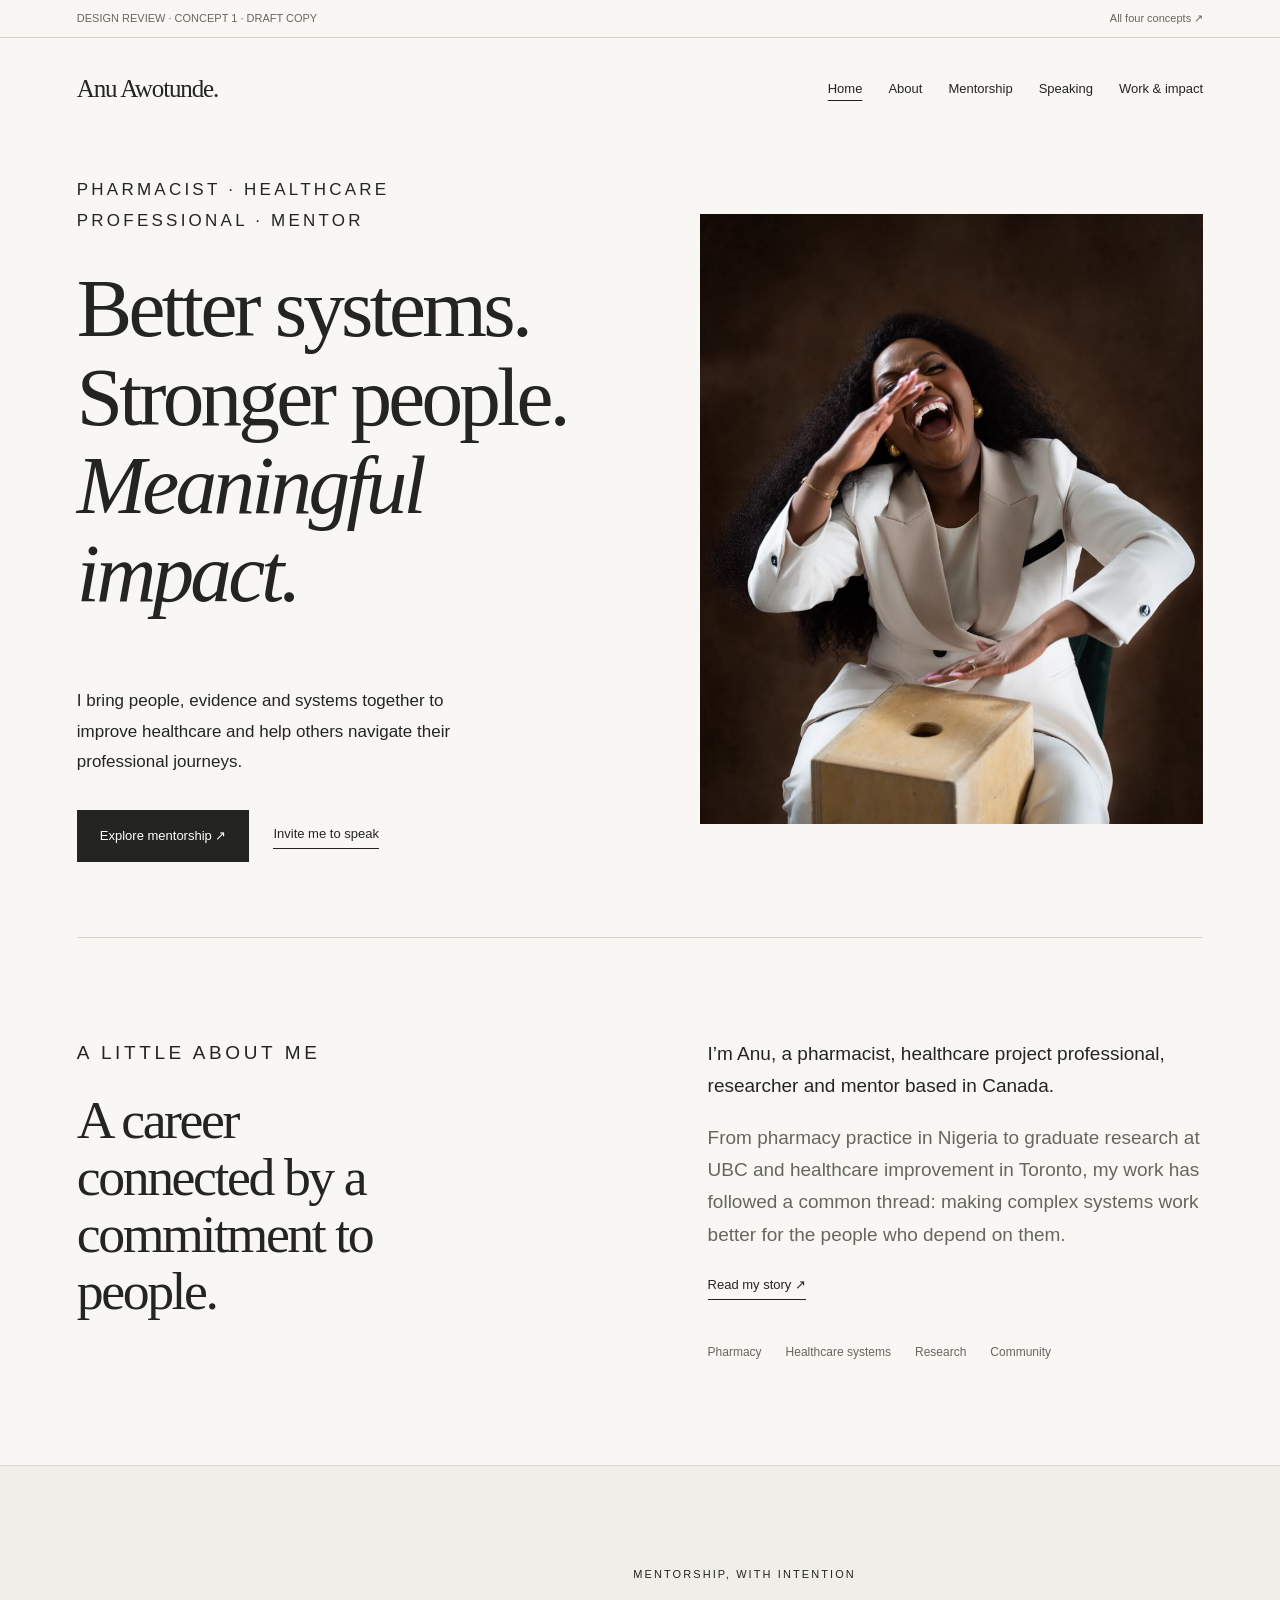
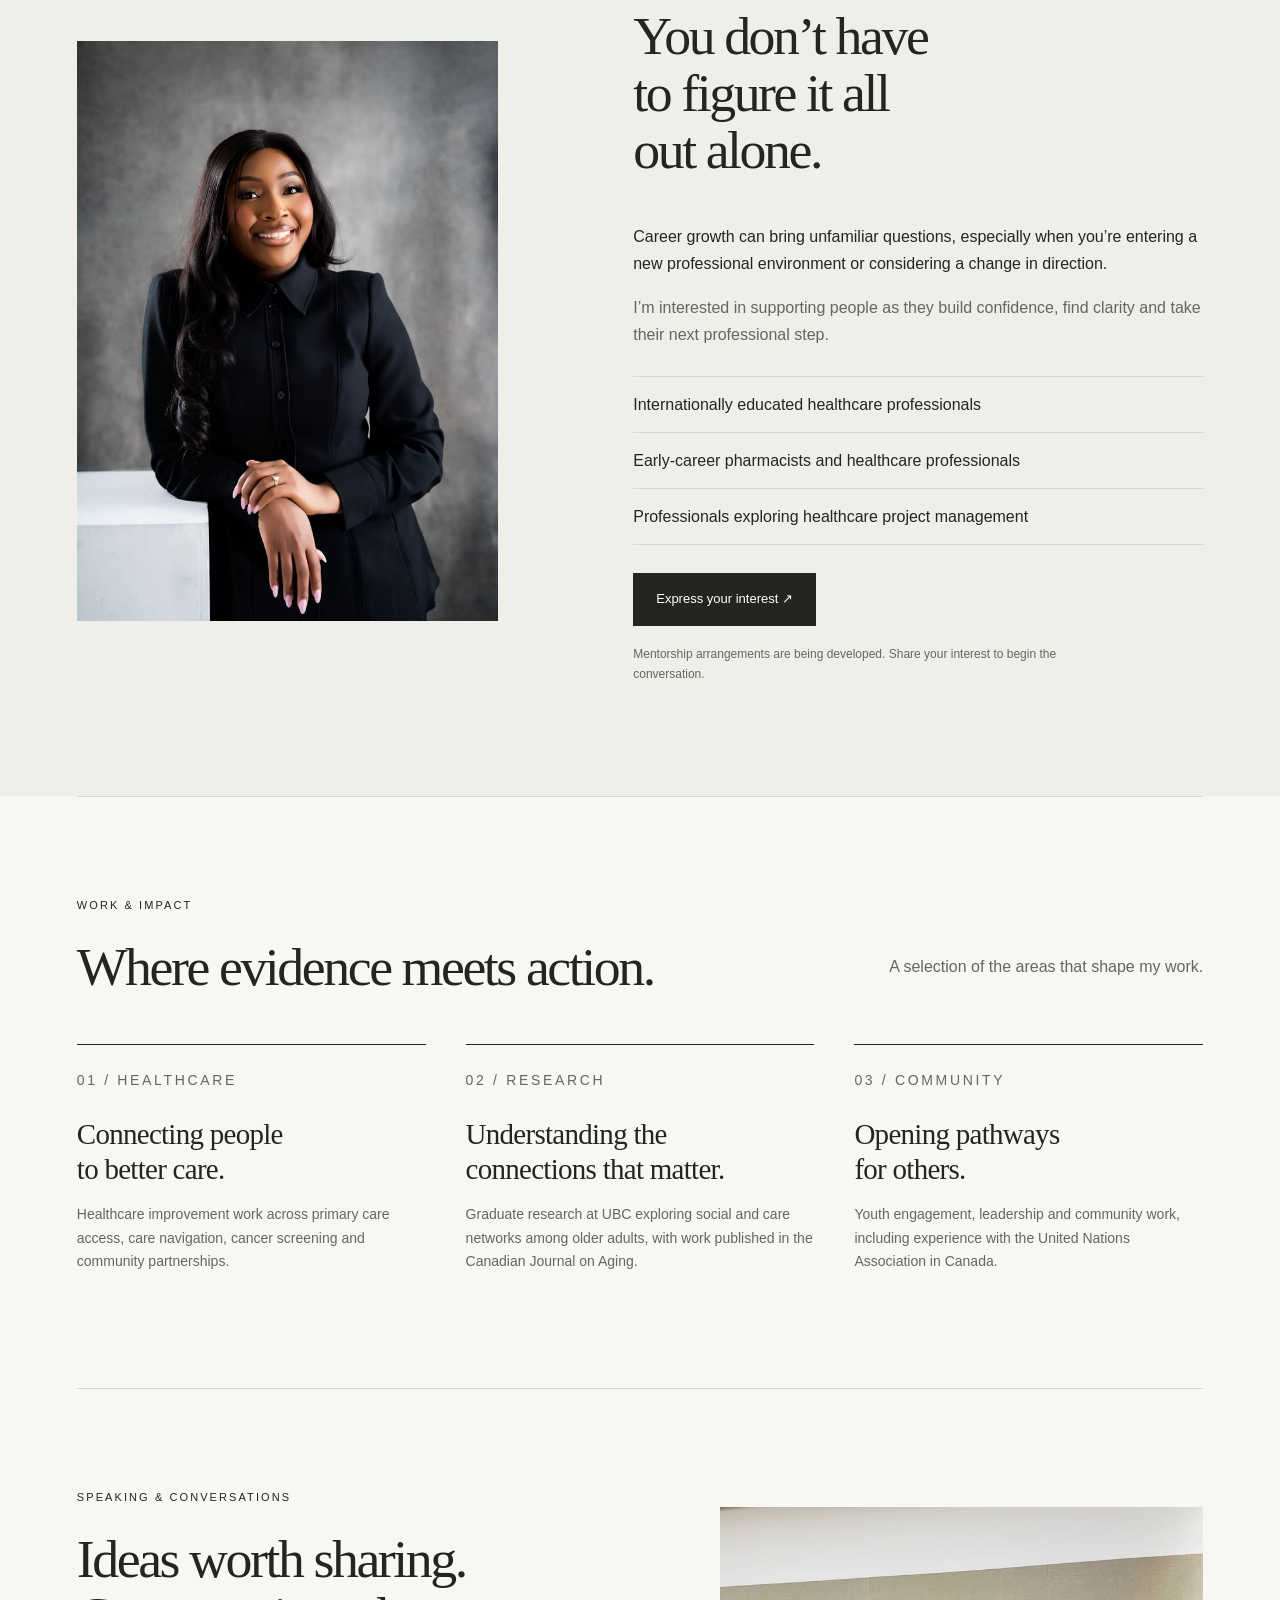
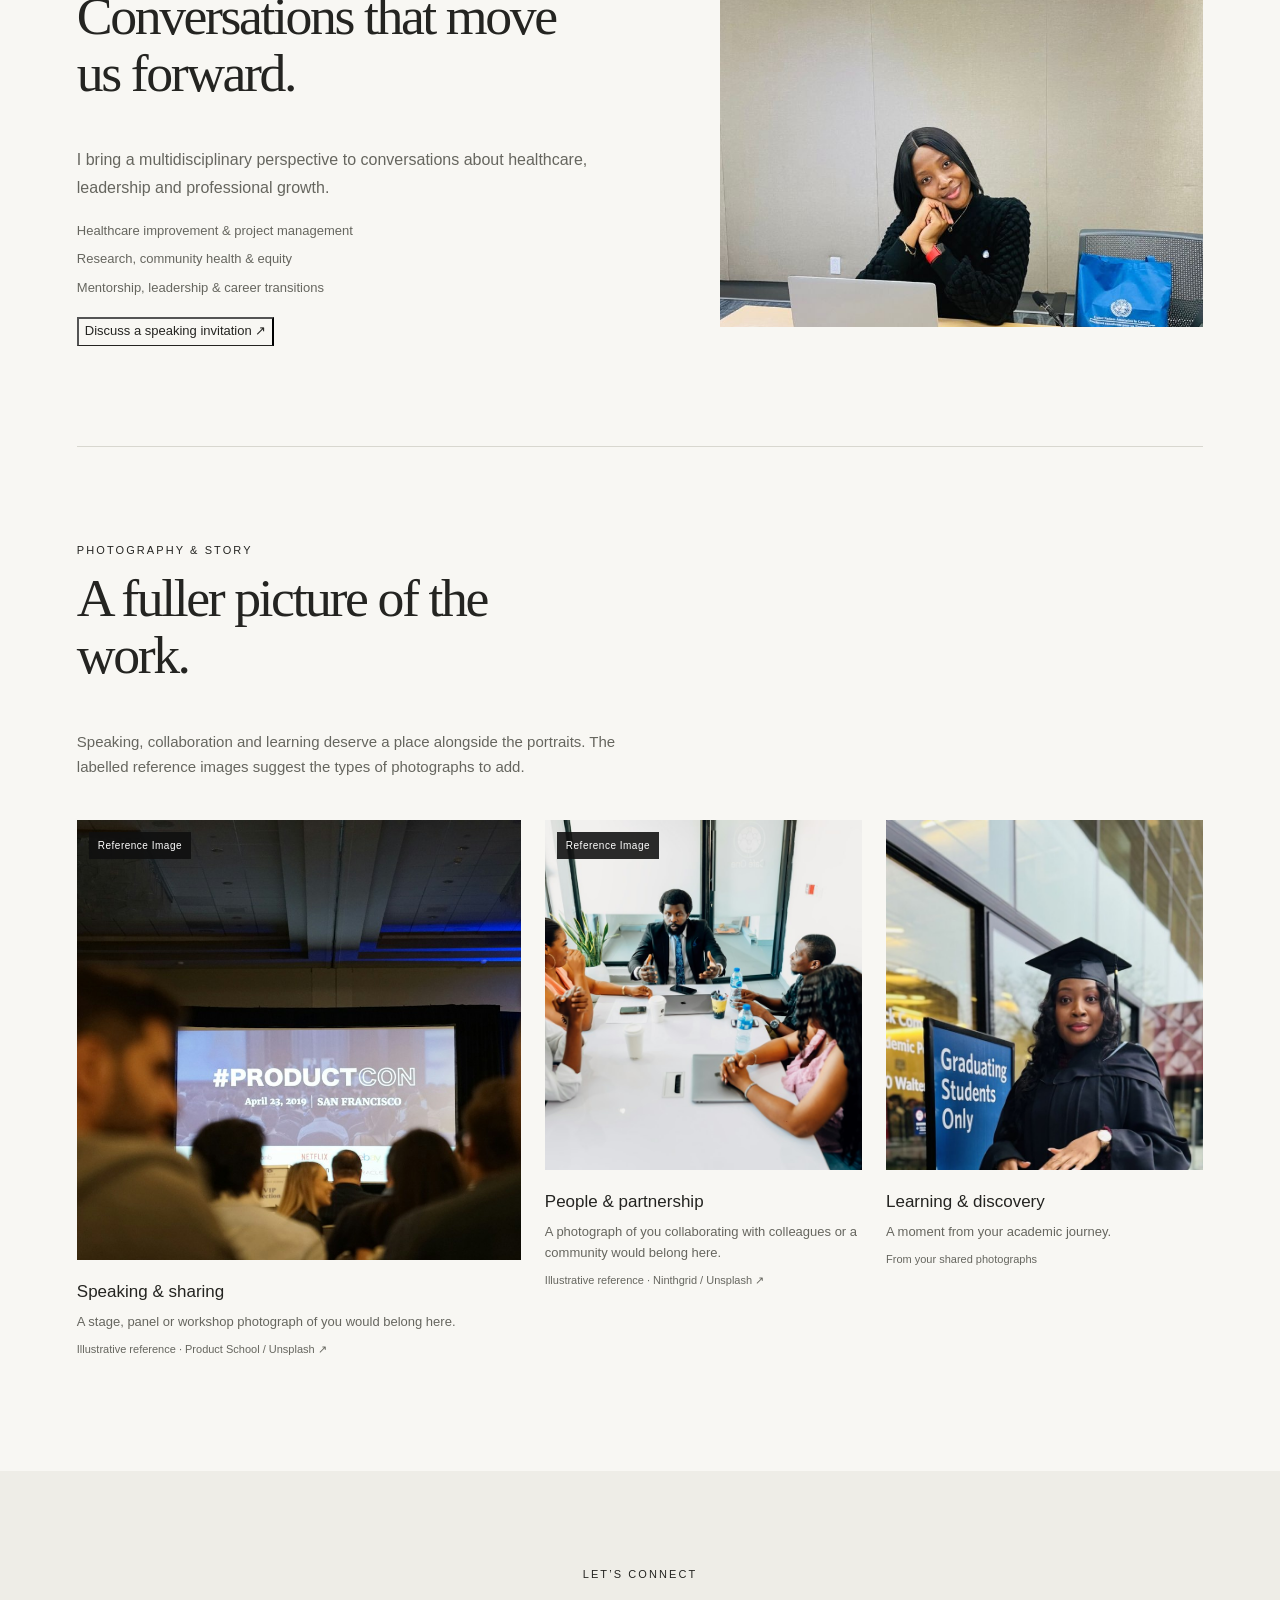
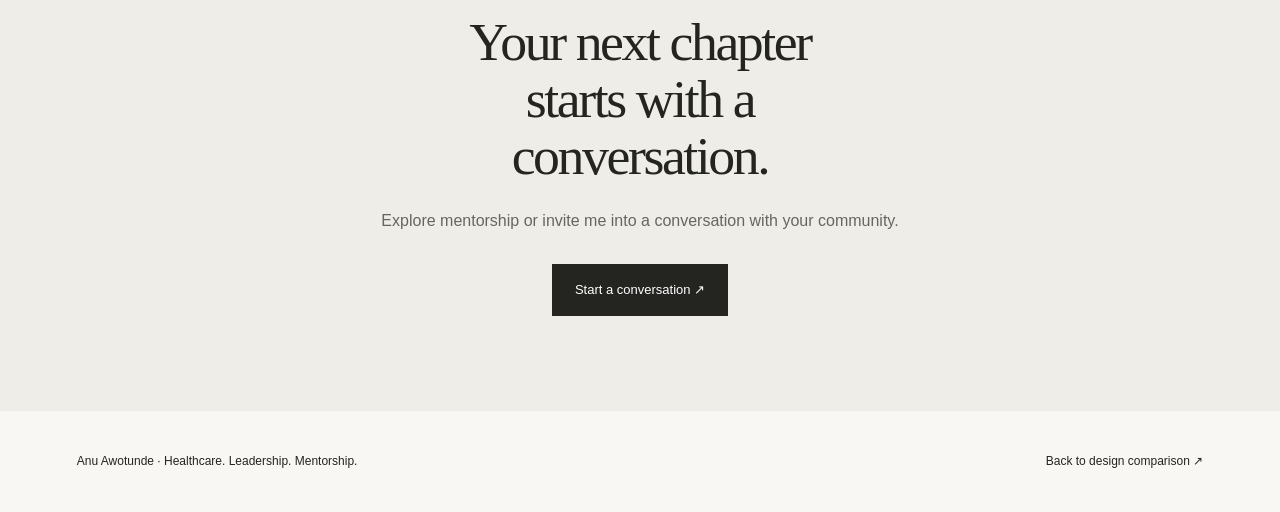
==== commit 3c07cf5d: "Improve hero caption contrast, theme icons and reference labels" ====
--- a/design1/index.html
+++ b/design1/index.html
@@ -1,5 +1,5 @@
 <!doctype html>
-<html lang="en"><head><meta charset="utf-8"><meta name="viewport" content="width=device-width, initial-scale=1"><meta name="robots" content="noindex,nofollow"><meta name="description" content="Design review prototype for Anu Awotunde's personal brand website."><title>Home | Anu Awotunde | Concept 1</title><link rel="stylesheet" href="../assets/site.css?v=3"><link rel="stylesheet" href="../assets/review.css?v=3"><script src="../assets/site.js?v=3" defer></script></head>
+<html lang="en"><head><meta charset="utf-8"><meta name="viewport" content="width=device-width, initial-scale=1"><meta name="robots" content="noindex,nofollow"><meta name="description" content="Design review prototype for Anu Awotunde's personal brand website."><title>Home | Anu Awotunde | Concept 1</title><link rel="stylesheet" href="../assets/site.css?v=4"><link rel="stylesheet" href="../assets/review.css?v=4"><script src="../assets/site.js?v=4" defer></script></head>
 <body class="warm"><a class="skip" href="#main">Skip to content</a>
 <div class="reviewbar"><div class="wrap"><span>DESIGN REVIEW · CONCEPT 1 · DRAFT COPY</span><a href="../">All four concepts ↗</a></div></div>
 <header class="header wrap"><a class="wordmark" href="index.html">Anu Awotunde<span aria-hidden="true">.</span></a><button class="menu" data-menu aria-expanded="false" aria-controls="navigation">Menu</button><nav class="nav" id="navigation" aria-label="Main navigation"><a href="index.html" aria-current="page">Home</a><a href="about.html" >About</a><a href="#mentorship">Mentorship</a><a href="#speaking">Speaking</a><a href="#work">Work &amp; impact</a></nav></header>
@@ -9,6 +9,6 @@
 <section data-reveal class="section mentorship" id="mentorship"><div class="wrap mentorship-inner"><img class="mentorship-photo" src="../assets/black-portrait.jpg" alt="Portrait of Anu Awotunde" width="900" height="1200" loading="lazy"><div class="mentorship-copy"><p class="label">Mentorship, with intention</p><h2>You don’t have to figure it all out alone.</h2><p>Career growth can bring unfamiliar questions, especially when you’re entering a new professional environment or considering a change in direction.</p><p class="muted">I’m interested in supporting people as they build confidence, find clarity and take their next professional step.</p><ul class="list"><li>Internationally educated healthcare professionals</li><li>Early-career pharmacists and healthcare professionals</li><li>Professionals exploring healthcare project management</li></ul><button class="button" data-enquiry="mentorship">Express your interest ↗</button><p class="note" style="margin-top:18px">Mentorship arrangements are being developed. Share your interest to begin the conversation.</p></div></div></section>
 <section data-reveal class="section wrap" id="work"><div class="section-heading"><div><p class="label">Work &amp; impact</p><h2>Where evidence meets action.</h2></div><p class="muted">A selection of the areas that shape my work.</p></div><div class="work-grid"><article class="work-item"><p class="label">01 / Healthcare</p><h3>Connecting people<br>to better care.</h3><p>Healthcare improvement work across primary care access, care navigation, cancer screening and community partnerships.</p></article><article class="work-item"><p class="label">02 / Research</p><h3>Understanding the<br>connections that matter.</h3><p>Graduate research at UBC exploring social and care networks among older adults, with work published in the Canadian Journal on Aging.</p></article><article class="work-item"><p class="label">03 / Community</p><h3>Opening pathways<br>for others.</h3><p>Youth engagement, leadership and community work, including experience with the United Nations Association in Canada.</p></article></div></section>
 <section data-reveal class="section wrap" id="speaking"><div class="speaking"><div><p class="label">Speaking &amp; conversations</p><h2>Ideas worth sharing.<br>Conversations that move us forward.</h2><p class="muted">I bring a multidisciplinary perspective to conversations about healthcare, leadership and professional growth.</p><p class="topics">Healthcare improvement &amp; project management<br>Research, community health &amp; equity<br>Mentorship, leadership &amp; career transitions</p><button class="text-link" data-enquiry="speaking">Discuss a speaking invitation ↗</button></div><img class="speaking-photo" src="../assets/professional-context.jpg" alt="Anu Awotunde at a meeting table with a laptop" width="1000" height="800" loading="lazy"></div></section>
-<section class="photo-journal wrap" data-reveal ><p class="label">Photography &amp; story</p><h2>A fuller picture of the work.</h2><p class="gallery-intro">Speaking, collaboration and learning deserve a place alongside the portraits. The labelled reference images suggest the types of photographs to add.</p><div class="photo-grid"><figure class="photo-story"><div class="photo-media"><span class="reference-label">REFERENCE IMAGE · NOT ANU’S EVENT</span><img src="../assets/reference-speaking.jpg" alt="Conference audience, used as an illustrative speaking-photo reference" loading="lazy" width="1200" height="900"></div><figcaption><strong>Speaking &amp; sharing</strong><p>A stage, panel or workshop photograph of you would belong here.</p><span class="photo-source">Illustrative reference · <a href="https://unsplash.com/photos/people-in-conference-with-projector-screen-in-front-xeEukPZjZi0" target="_blank" rel="noopener">Product School / Unsplash ↗</a></span></figcaption></figure><figure class="photo-story"><div class="photo-media"><span class="reference-label">REFERENCE IMAGE · NOT ANU’S EVENT</span><img src="../assets/reference-collaboration.jpg" alt="Group discussion at a meeting table, used as an illustrative collaboration-photo reference" loading="lazy" width="1200" height="900"></div><figcaption><strong>People &amp; partnership</strong><p>A photograph of you collaborating with colleagues or a community would belong here.</p><span class="photo-source">Illustrative reference · <a href="https://unsplash.com/photos/a-group-of-people-sitting-around-a-white-table-d6-bg-lCvZY" target="_blank" rel="noopener">Ninthgrid / Unsplash ↗</a></span></figcaption></figure><figure class="photo-story"><div class="photo-media"><img src="../assets/graduation.jpg" alt="Anu Awotunde wearing graduation attire" loading="lazy" width="1200" height="900"></div><figcaption><strong>Learning &amp; discovery</strong><p>A moment from your academic journey.</p><span class="photo-source">From your shared photographs</span></figcaption></figure></div></section><section class="closing"><div class="wrap"><p class="label">Let’s connect</p><h2>Your next chapter starts with a conversation.</h2><p class="muted">Explore mentorship or invite me into a conversation with your community.</p><button class="button" data-enquiry="mentorship">Start a conversation ↗</button></div></section></main>
+<section class="photo-journal wrap" data-reveal ><p class="label">Photography &amp; story</p><h2>A fuller picture of the work.</h2><p class="gallery-intro">Speaking, collaboration and learning deserve a place alongside the portraits. The labelled reference images suggest the types of photographs to add.</p><div class="photo-grid"><figure class="photo-story"><div class="photo-media"><span class="reference-label">Reference Image</span><img src="../assets/reference-speaking.jpg" alt="Conference audience, used as an illustrative speaking-photo reference" loading="lazy" width="1200" height="900"></div><figcaption><strong>Speaking &amp; sharing</strong><p>A stage, panel or workshop photograph of you would belong here.</p><span class="photo-source">Illustrative reference · <a href="https://unsplash.com/photos/people-in-conference-with-projector-screen-in-front-xeEukPZjZi0" target="_blank" rel="noopener">Product School / Unsplash ↗</a></span></figcaption></figure><figure class="photo-story"><div class="photo-media"><span class="reference-label">Reference Image</span><img src="../assets/reference-collaboration.jpg" alt="Group discussion at a meeting table, used as an illustrative collaboration-photo reference" loading="lazy" width="1200" height="900"></div><figcaption><strong>People &amp; partnership</strong><p>A photograph of you collaborating with colleagues or a community would belong here.</p><span class="photo-source">Illustrative reference · <a href="https://unsplash.com/photos/a-group-of-people-sitting-around-a-white-table-d6-bg-lCvZY" target="_blank" rel="noopener">Ninthgrid / Unsplash ↗</a></span></figcaption></figure><figure class="photo-story"><div class="photo-media"><img src="../assets/graduation.jpg" alt="Anu Awotunde wearing graduation attire" loading="lazy" width="1200" height="900"></div><figcaption><strong>Learning &amp; discovery</strong><p>A moment from your academic journey.</p><span class="photo-source">From your shared photographs</span></figcaption></figure></div></section><section class="closing"><div class="wrap"><p class="label">Let’s connect</p><h2>Your next chapter starts with a conversation.</h2><p class="muted">Explore mentorship or invite me into a conversation with your community.</p><button class="button" data-enquiry="mentorship">Start a conversation ↗</button></div></section></main>
 <footer class="footer wrap"><span>Anu Awotunde · Healthcare. Leadership. Mentorship.</span><a href="../">Back to design comparison ↗</a></footer>
 <dialog id="enquiry-preview" aria-labelledby="enquiry-title"><p class="label">Enquiry journey preview</p><h2 id="enquiry-title">Explore mentorship</h2><p>This is a visual prototype. In the finished website, this action will open a short enquiry form so you can tell Anu what you have in mind.</p><p class="note">No information is being collected or sent. The final questions and enquiry process will be agreed before launch.</p><button data-close>Close preview</button></dialog></body></html>
--- a/assets/review.css
+++ b/assets/review.css
@@ -5,3 +5,10 @@
 @media(prefers-reduced-motion:reduce){.reveal-ready{opacity:1;transform:none}.reveal-ready.in-view,.photo-story img,.button,.text-link{transition:none}.photo-story:hover img{transform:none}.photo-rail{scroll-behavior:auto}}
 
 .cinematic.light-mode .stage h1 em{color:#66645d}
+
+/* Hero captions retain independent contrast in either page theme. */
+.theme-switch{display:inline-flex;align-items:center;justify-content:center;gap:8px}.theme-switch svg{flex:none}.theme-switch svg[hidden]{display:none}
+.stage-image{margin:0;position:relative;overflow:hidden;min-width:0;height:100%;background:#262626;text-align:left}.stage-image img{display:block;width:100%;height:100%;object-fit:cover;object-position:50% 24%;transition:transform .6s ease}.stage-image:last-child img{object-position:50% 32%}.stage-image::after{content:'';position:absolute;inset:0;pointer-events:none;background:linear-gradient(to bottom,transparent 55%,rgba(0,0,0,.45) 75%,rgba(0,0,0,.88) 100%)}.stage-image figcaption,.cinematic.light-mode .stage-image figcaption{position:absolute;z-index:1;left:20px;right:20px;bottom:20px;padding:9px 12px;background:rgba(0,0,0,.65);color:#fff;font-size:13px;letter-spacing:.035em;line-height:1.5;width:fit-content;max-width:calc(100% - 40px)}
+@media(hover:hover){.stage-image:hover img{transform:scale(1.02)}}
+@media(max-width:700px){.stage-image figcaption,.cinematic.light-mode .stage-image figcaption{left:10px;right:10px;bottom:12px;padding:7px 9px;font-size:11px;max-width:calc(100% - 20px)}}
+@media(prefers-reduced-motion:reduce){.stage-image img{transition:none}.stage-image:hover img{transform:none}}
